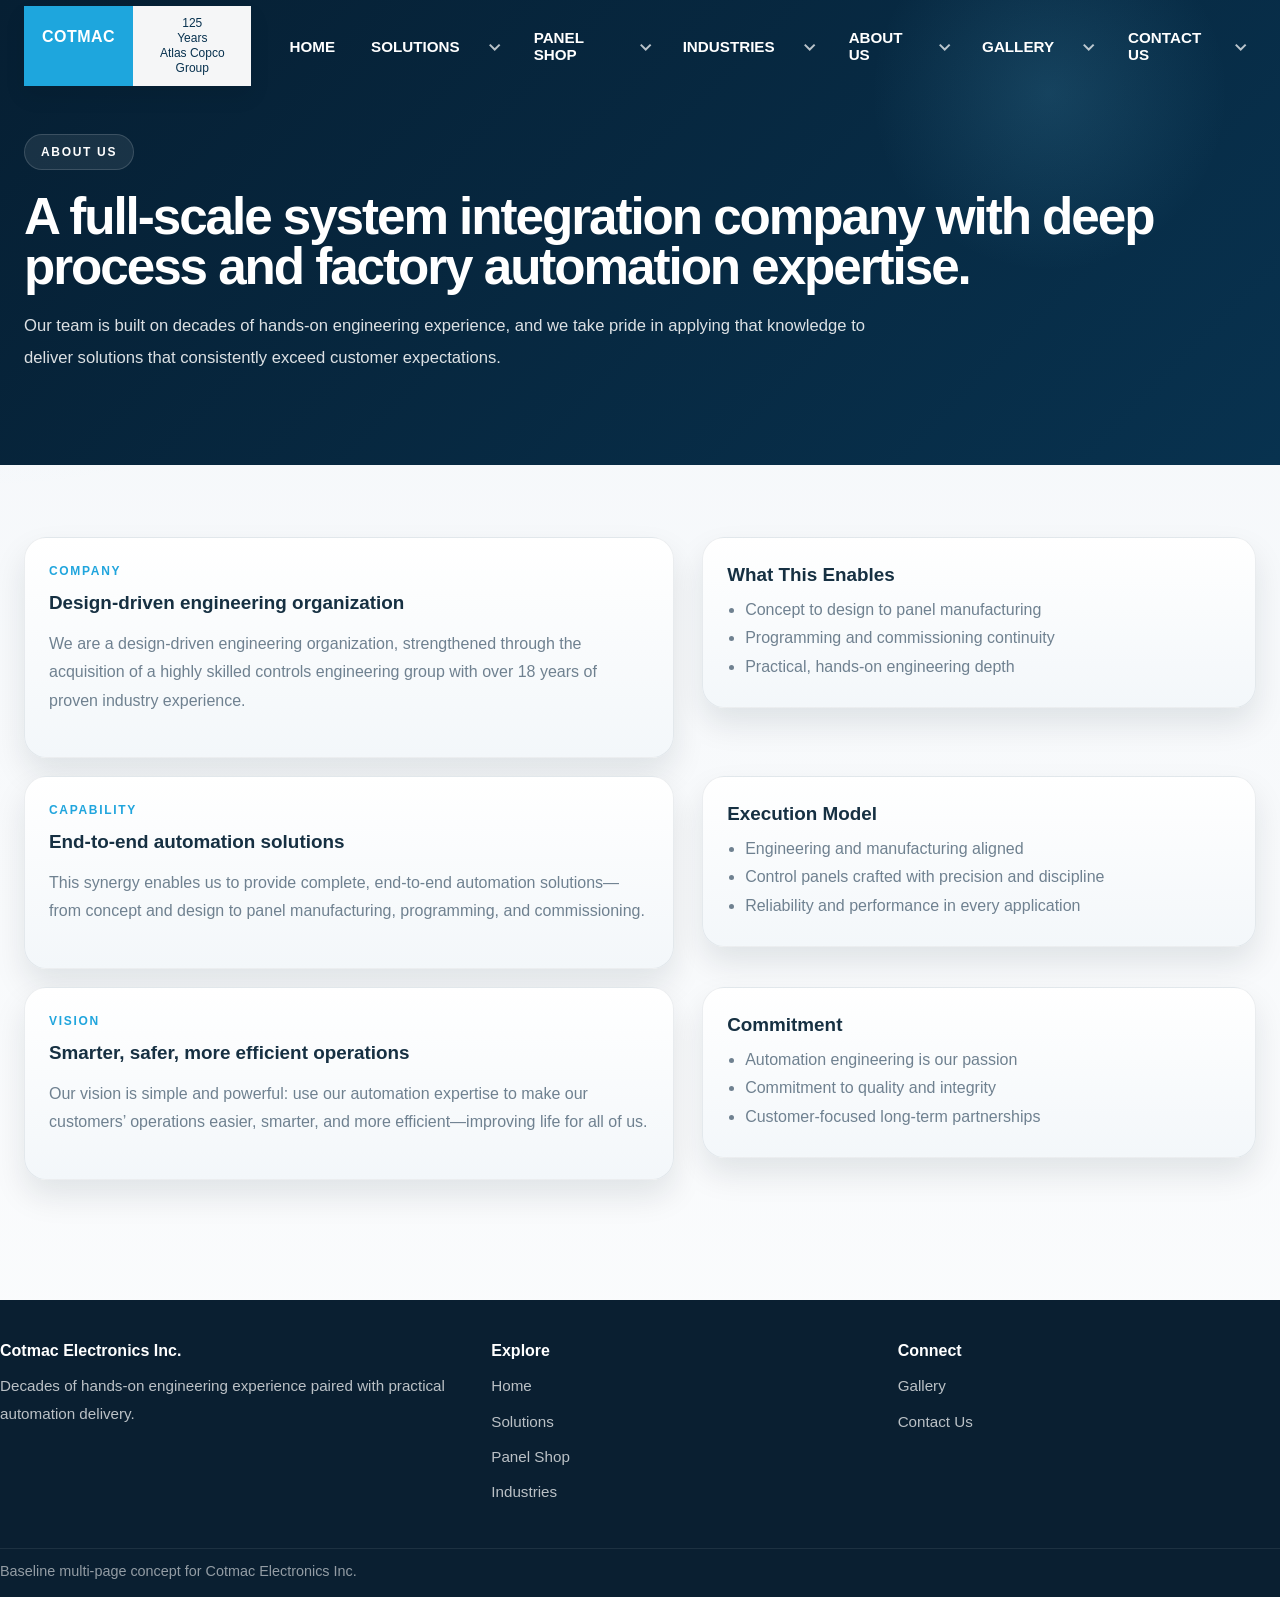
==== about.html @ bd4e8d66 "Initial Cotmac site" ====
<!DOCTYPE html><html lang="en"><head><meta charset="UTF-8"/><meta name="viewport" content="width=device-width, initial-scale=1.0"/><title>Cotmac Electronics Inc. | About Us</title><link rel="stylesheet" href="assets/css/site.css"/></head><body><div class="page-shell">
<header class="site-header" data-site-header><div class="container header-inner"><a class="brand-mark" href="index.html"><span class="brand-blue">COTMAC</span><span class="brand-white">125<br/>Years<br/>Atlas Copco Group</span></a><button class="nav-toggle" data-nav-toggle aria-label="Toggle navigation"><span></span></button><nav class="site-nav" data-site-nav><ul class="nav-list"><li class="nav-item nav-home"><a class="nav-link" href="index.html">Home</a></li><li class="nav-item has-dropdown"><a class="nav-link" href="solutions.html">Solutions</a><div class="dropdown"><a href="solutions.html#instrumentation">Instrumentation / Electrical Design<span>Engineering design and control architecture</span></a><a href="solutions.html#automation-panels">Automation &amp; Electrical Panels<span>Integrated controls and panel solutions</span></a><a href="solutions.html#plc">PLC Automation Software<span>Reliable control logic and plant automation</span></a><a href="solutions.html#scada">SCADA Programming<span>Monitoring, visualization, and control</span></a><a href="solutions.html#ehouse">E-House / MCC<span>Power and control package solutions</span></a><a href="solutions.html#industry4">Industry 4.0<span>Smarter and connected operations</span></a></div></li><li class="nav-item has-dropdown"><a class="nav-link" href="panel-shop.html">Panel Shop</a><div class="dropdown"><a href="panel-shop.html#overview">Panel Shop Overview<span>Built right. Delivered on time.</span></a><a href="panel-shop.html#capabilities">UL 508A &amp; UL 891<span>Certified manufacturing capability</span></a><a href="panel-shop.html#testing">Testing &amp; Quality<span>Point-to-point and powered testing</span></a><a href="panel-shop.html#process">Manufacturing Process<span>From quote to shipment</span></a></div></li><li class="nav-item has-dropdown"><a class="nav-link" href="industries.html">Industries</a><div class="dropdown"><a href="industries.html#water">Water &amp; Waste Water Treatment<span>Process and infrastructure automation</span></a><a href="industries.html#automotive">Automotive<span>Production systems and controls</span></a><a href="industries.html#energy">Energy &amp; Power<span>Electrical and critical operations</span></a><a href="industries.html#food">Food &amp; Beverages<span>Reliable process automation</span></a></div></li><li class="nav-item has-dropdown"><a class="nav-link" href="about.html">About Us</a><div class="dropdown"><a href="#company">Company Overview<span>Process and factory automation expertise</span></a><a href="#capability">Engineering Capability<span>Design-driven and end-to-end delivery</span></a><a href="#vision">Vision &amp; Commitment<span>Quality, integrity, and customer focus</span></a></div></li><li class="nav-item has-dropdown"><a class="nav-link" href="gallery.html">Gallery</a><div class="dropdown"><a href="gallery.html#projects">Project Gallery<span>Space for field and shop visuals</span></a><a href="gallery.html#panels">Panel Builds<span>Control panel showcase</span></a><a href="gallery.html#automation">Automation Work<span>Electrical and controls execution</span></a></div></li><li class="nav-item has-dropdown"><a class="nav-link" href="contact.html">Contact Us</a><div class="dropdown"><a href="contact.html#contact-info">Contact Information<span>Reach our team directly</span></a><a href="contact.html#locations">Office Locations<span>Company presence and support</span></a><a href="contact.html#form">Inquiry Form<span>Start a conversation</span></a></div></li></ul></nav></div></header>
<section class="page-hero"><div class="container"><div class="reveal"><div class="eyebrow">About Us</div><h1 class="title light">A full-scale system integration company with deep process and factory automation expertise.</h1><div class="page-hero-copy">Our team is built on decades of hands-on engineering experience, and we take pride in applying that knowledge to deliver solutions that consistently exceed customer expectations.</div></div></div></section>
<section class="section-lg"><div class="container"><div class="content-grid">
<div id="company" class="split-grid reveal"><div class="info-panel card-white"><div class="kicker">Company</div><h3>Design-driven engineering organization</h3><p>We are a design-driven engineering organization, strengthened through the acquisition of a highly skilled controls engineering group with over 18 years of proven industry experience.</p></div><div class="info-panel card-white"><h3>What This Enables</h3><ul><li>Concept to design to panel manufacturing</li><li>Programming and commissioning continuity</li><li>Practical, hands-on engineering depth</li></ul></div></div>
<div id="capability" class="split-grid reveal"><div class="info-panel card-white"><div class="kicker">Capability</div><h3>End-to-end automation solutions</h3><p>This synergy enables us to provide complete, end-to-end automation solutions—from concept and design to panel manufacturing, programming, and commissioning.</p></div><div class="info-panel card-white"><h3>Execution Model</h3><ul><li>Engineering and manufacturing aligned</li><li>Control panels crafted with precision and discipline</li><li>Reliability and performance in every application</li></ul></div></div>
<div id="vision" class="split-grid reveal"><div class="info-panel card-white"><div class="kicker">Vision</div><h3>Smarter, safer, more efficient operations</h3><p>Our vision is simple and powerful: use our automation expertise to make our customers’ operations easier, smarter, and more efficient—improving life for all of us.</p></div><div class="info-panel card-white"><h3>Commitment</h3><ul><li>Automation engineering is our passion</li><li>Commitment to quality and integrity</li><li>Customer-focused long-term partnerships</li></ul></div></div>
</div></div></section>
<footer class="site-footer"><div class="container footer-inner"><div><div class="footer-title">Cotmac Electronics Inc.</div><div class="footer-text">Decades of hands-on engineering experience paired with practical automation delivery.</div></div><div><div class="footer-title">Explore</div><div class="footer-links"><a class="footer-link" href="index.html">Home</a><a class="footer-link" href="solutions.html">Solutions</a><a class="footer-link" href="panel-shop.html">Panel Shop</a><a class="footer-link" href="industries.html">Industries</a></div></div><div><div class="footer-title">Connect</div><div class="footer-links"><a class="footer-link" href="gallery.html">Gallery</a><a class="footer-link" href="contact.html">Contact Us</a></div></div></div><div class="container footer-bottom">Baseline multi-page concept for Cotmac Electronics Inc.</div></footer>
</div><script src="assets/js/site.js"></script></body></html>
---- assets/css/site.css ----
:root {
  --brand-blue: #0a4d81;
  --brand-blue-dark: #08324f;
  --brand-blue-deep: #061f33;
  --brand-accent: #20a5dd;
  --brand-accent-2: #69c8ee;
  --text: #163042;
  --muted: #6f8190;
  --line: rgba(22, 48, 66, 0.1);
  --line-light: rgba(255,255,255,0.12);
  --bg: #f4f7fa;
  --bg-soft: #eef3f7;
  --white: #fff;
  --shadow-lg: 0 26px 60px rgba(8, 28, 44, 0.16);
  --shadow-md: 0 16px 32px rgba(8, 28, 44, 0.1);
  --radius-xl: 28px;
  --radius-lg: 22px;
  --radius-md: 16px;
  --maxw: 1320px;
  --ease: cubic-bezier(.22,.61,.36,1);
  --header-h: 92px;
}

* { box-sizing: border-box; }
html { scroll-behavior: smooth; }
body {
  margin: 0;
  font-family: "Segoe UI", Arial, sans-serif;
  color: var(--text);
  background:
    radial-gradient(circle at top left, rgba(105, 200, 238, 0.12), transparent 24%),
    linear-gradient(180deg, #f4f7fa 0%, #fbfcfd 100%);
}
a { color: inherit; text-decoration: none; }
img { max-width: 100%; display: block; }
button { font: inherit; }
[id] { scroll-margin-top: calc(var(--header-h) + 24px); }

.page-shell { overflow: hidden; }
.container {
  width: 100%;
  max-width: var(--maxw);
  margin: 0 auto;
  padding: 0 24px;
}
.section-xl { padding: 92px 0; }
.section-lg { padding: 72px 0; }
.section-md { padding: 48px 0; }
.kicker {
  margin: 0 0 14px;
  color: var(--brand-accent);
  text-transform: uppercase;
  letter-spacing: .14em;
  font-size: 12px;
  font-weight: 800;
}
.title {
  margin: 0;
  font-size: clamp(2rem, 4vw, 4.2rem);
  line-height: .98;
  letter-spacing: -.04em;
  font-weight: 800;
}
.title.light { color: #fff; }
.lead {
  margin: 18px 0 0;
  max-width: 860px;
  color: var(--muted);
  font-size: 1.04rem;
  line-height: 1.9;
}
.lead.light { color: rgba(255,255,255,.84); }
.btn-row { display: flex; flex-wrap: wrap; gap: 14px; margin-top: 32px; }
.btn-main, .btn-ghost {
  display: inline-flex; align-items: center; justify-content: center;
  min-height: 52px; padding: 0 24px; border-radius: 999px; border: none;
  cursor: pointer; font-weight: 700; transition: transform .32s var(--ease), box-shadow .32s var(--ease), background .32s var(--ease), border-color .32s var(--ease);
}
.btn-main { background: linear-gradient(135deg, var(--brand-accent), var(--brand-accent-2)); color: #fff; box-shadow: 0 14px 28px rgba(31,163,220,.26); }
.btn-main:hover { transform: translateY(-2px); box-shadow: 0 20px 34px rgba(31,163,220,.3); }
.btn-ghost { background: rgba(255,255,255,.08); color: #fff; border: 1px solid rgba(255,255,255,.16); backdrop-filter: blur(10px); }
.btn-ghost:hover { transform: translateY(-2px); background: rgba(255,255,255,.14); }
.card-white {
  background: linear-gradient(180deg, #fff, #f3f7fa);
  border: 1px solid rgba(23,48,66,.08);
  box-shadow: var(--shadow-md);
  border-radius: var(--radius-lg);
}
.reveal {
  opacity: 0; transform: translateY(22px);
  transition: opacity .8s var(--ease), transform .8s var(--ease);
  will-change: opacity, transform;
}
.reveal.is-visible { opacity: 1; transform: translateY(0); }

/* ===== HEADER ===== */
.site-header {
  position: fixed; top: 0; left: 0; right: 0; z-index: 1000;
  transition: background .28s var(--ease), box-shadow .28s var(--ease), backdrop-filter .28s var(--ease);
}
.site-header.is-scrolled {
  background: rgba(7, 29, 46, .86);
  backdrop-filter: blur(14px);
  box-shadow: 0 12px 28px rgba(6, 22, 37, .18);
}
.header-inner {
  height: var(--header-h);
  display: flex; align-items: center; justify-content: space-between; gap: 24px;
}
.brand-mark {
  display: inline-flex; align-items: stretch; min-width: 164px; border-radius: 0; overflow: hidden;
  box-shadow: 0 10px 20px rgba(0,0,0,.08);
}
.brand-blue { background: #1ea6dd; color: #fff; padding: 22px 18px; font-weight: 800; letter-spacing: .03em; }
.brand-white {
  background: rgba(255,255,255,.96); color: var(--brand-blue-dark); padding: 10px 16px; font-size: 12px; line-height: 1.25;
  display: flex; align-items: center; justify-content: center; text-align: center; min-width: 74px;
}
.site-nav { margin-left: auto; }
.nav-list {
  list-style: none; display: flex; gap: 8px; align-items: center; margin: 0; padding: 0;
}
.nav-item { position: relative; }
.nav-item.has-dropdown { display: flex; align-items: center; gap: 2px; }
.nav-link {
  display: inline-flex; align-items: center; gap: 8px; min-height: 42px; padding: 0 14px;
  color: #fff; font-weight: 700; font-size: .95rem; text-transform: uppercase;
  transition: color .26s var(--ease), transform .26s var(--ease);
}
.nav-item:hover > .nav-link,
.nav-item:focus-within > .nav-link,
.nav-item.open > .nav-link { color: #bfeafd; }
.nav-item.has-dropdown > .nav-link::after { display: none !important; }
.nav-subtoggle {
  display: inline-flex; align-items: center; justify-content: center;
  width: 36px; height: 36px; border: none; border-radius: 999px;
  background: transparent; color: #fff; cursor: pointer;
  transition: background .24s ease, transform .24s ease;
}
.nav-subtoggle:hover,
.nav-subtoggle:focus-visible { background: rgba(255,255,255,.1); outline: none; }
.nav-subtoggle span {
  width: 8px; height: 8px; border-right: 2px solid rgba(255,255,255,.72); border-bottom: 2px solid rgba(255,255,255,.72);
  transform: rotate(45deg) translateY(-1px); transition: transform .24s ease;
}
.nav-item:hover .nav-subtoggle span,
.nav-item:focus-within .nav-subtoggle span,
.nav-item.open .nav-subtoggle span { transform: rotate(225deg) translateY(-1px); }
.dropdown {
  position: absolute; top: calc(100% + 14px); left: 0; min-width: 300px; padding: 14px;
  background: rgba(255,255,255,.97); border: 1px solid rgba(23,48,66,.08); border-radius: 18px; box-shadow: var(--shadow-lg);
  opacity: 0; pointer-events: none; transform: translateY(8px); transition: opacity .28s var(--ease), transform .28s var(--ease);
}
.nav-item:hover .dropdown, .nav-item:focus-within .dropdown, .nav-item.open .dropdown { opacity: 1; pointer-events: auto; transform: translateY(0); }
.dropdown a {
  display: block; padding: 12px 14px; border-radius: 12px; color: var(--text); font-weight: 700; line-height: 1.4; transition: background .22s ease, transform .22s ease;
}
.dropdown a span { display: block; color: var(--muted); font-weight: 500; font-size: .88rem; margin-top: 3px; }
.dropdown a:hover { background: #eff6fb; transform: translateX(2px); }
.nav-home .nav-link::after { display: none !important; }
.nav-toggle { display: none; }

/* ===== HERO ===== */
.hero {
  position: relative; min-height: 92vh; display: flex; align-items: center;
  background: linear-gradient(104deg, rgba(6,25,40,.94) 0%, rgba(8,42,68,.82) 42%, rgba(8,42,68,.40) 100%),
    url("https://cdn.hubblecontent.osi.office.net/m365content/publish/7bcfe23d-92c0-4e6f-b28f-c6c9be29b10b/thumbnails/xxlarge.jpg") center/cover no-repeat;
}
.hero::before {
  content: ""; position: absolute; inset: 0;
  background: radial-gradient(circle at 82% 18%, rgba(31,163,220,.22), transparent 18%), linear-gradient(to bottom, rgba(255,255,255,.04), rgba(255,255,255,0));
  animation: driftGlow 16s ease-in-out infinite alternate;
}
.hero::after {
  content: ""; position: absolute; left: 0; right: 0; bottom: 0; height: 180px;
  background: linear-gradient(to bottom, rgba(244,247,250,0), #f4f7fa 92%);
}
.hero-grid {
  position: relative; z-index: 2; display: grid; grid-template-columns: minmax(0, 780px) 1fr; gap: 40px; align-items: end;
  width: 100%; padding: calc(var(--header-h) + 18px) 0 148px;
}
.eyebrow {
  display: inline-flex; align-items: center; padding: 10px 16px; border-radius: 999px; background: rgba(255,255,255,.08);
  border: 1px solid rgba(255,255,255,.15); color: #fff; text-transform: uppercase; letter-spacing: .14em; font-size: 12px; font-weight: 800; margin-bottom: 22px;
}
.hero-title {
  margin: 0; color: #fff; font-size: clamp(3rem, 6vw, 5.8rem); line-height: .92; letter-spacing: -.055em; font-weight: 800; max-width: 880px;
}
.hero-title span {
  display: block; margin-top: 14px; color: rgba(255,255,255,.84); font-size: clamp(1.25rem, 2vw, 1.95rem); line-height: 1.18; letter-spacing: -.02em; font-weight: 600;
}
.hero-copy { margin-top: 24px; max-width: 720px; color: rgba(255,255,255,.88); font-size: 1.06rem; line-height: 1.9; }
.hero-side { justify-self: end; width: 100%; max-width: 410px; }
.hero-card {
  padding: 24px; border-radius: 24px; background: linear-gradient(180deg, rgba(255,255,255,.10), rgba(255,255,255,.05));
  border: 1px solid rgba(255,255,255,.14); backdrop-filter: blur(12px); box-shadow: var(--shadow-lg);
  animation: floatCard 8s ease-in-out infinite;
}
.hero-card-title { margin: 0 0 16px; color: rgba(255,255,255,.74); text-transform: uppercase; letter-spacing: .12em; font-size: 12px; font-weight: 800; }
.hero-stats { display: grid; grid-template-columns: 1fr 1fr; gap: 12px; }
.hero-stat { padding: 18px; border-radius: 18px; background: rgba(255,255,255,.06); border: 1px solid rgba(255,255,255,.08); }
.hero-stat strong { display: block; color: #fff; font-size: 1.48rem; line-height: 1; margin-bottom: 8px; font-weight: 800; }
.hero-stat span { display: block; color: rgba(255,255,255,.76); font-size: .92rem; line-height: 1.55; }

/* ===== CONTENT BLOCKS ===== */
.intro-band {
  position: relative; background: linear-gradient(135deg, var(--brand-blue-dark), #14507c); border-radius: var(--radius-xl); overflow: hidden; box-shadow: var(--shadow-lg);
}
.intro-band::before {
  content: ""; position: absolute; inset: 0;
  background: radial-gradient(circle at 84% 18%, rgba(103,199,238,.18), transparent 15%), linear-gradient(90deg, rgba(255,255,255,.04), rgba(255,255,255,0));
  animation: driftGlow 18s ease-in-out infinite alternate;
}
.intro-grid {
  position: relative; z-index: 1; display: grid; grid-template-columns: 1.06fr .94fr; gap: 42px; align-items: center; padding: 56px 54px;
}
.intro-copy { color: rgba(255,255,255,.86); line-height: 1.9; font-size: 1.03rem; }
.intro-copy + .intro-copy { margin-top: 14px; }
.intro-points { display: grid; gap: 14px; }
.intro-point {
  position: relative; padding: 18px 20px 18px 24px; border-radius: 18px; background: rgba(255,255,255,.06); border: 1px solid rgba(255,255,255,.08);
}
.intro-point::before {
  content: ""; position: absolute; left: 0; top: 18px; bottom: 18px; width: 3px; background: linear-gradient(180deg, var(--brand-accent), var(--brand-accent-2)); border-radius: 999px;
}
.intro-point strong { display: block; color: #fff; margin-bottom: 6px; font-size: 1rem; }
.intro-point span { color: rgba(255,255,255,.74); font-size: .95rem; line-height: 1.68; }
.section-header { max-width: 900px; margin-bottom: 34px; }
.feature-grid { display: grid; grid-template-columns: repeat(3, 1fr); gap: 18px; }
.feature-card {
  position: relative; padding: 28px 24px; min-height: 220px; display: flex; flex-direction: column; justify-content: flex-end;
  transition: transform .32s var(--ease), box-shadow .32s var(--ease), background .32s var(--ease);
}
.feature-card::before {
  content: ""; position: absolute; left: 24px; top: 20px; width: 40px; height: 2px; background: linear-gradient(90deg, var(--brand-accent), var(--brand-accent-2)); border-radius: 999px;
}
.feature-card h3 { margin: 0 0 10px; font-size: 1.2rem; line-height: 1.3; }
.feature-card p { margin: 0; color: var(--muted); line-height: 1.75; font-size: .96rem; }
.feature-card:hover,
.timeline-card:hover,
.gallery-card:hover,
.info-panel:hover { transform: translateY(-4px); box-shadow: 0 22px 40px rgba(8, 28, 44, .12); }
.metrics-band {
  position: relative; background: linear-gradient(135deg, var(--brand-blue-deep), var(--brand-blue-dark)); overflow: hidden;
}
.metrics-band::before {
  content: ""; position: absolute; inset: 0;
  background: radial-gradient(circle at 15% 25%, rgba(31,163,220,.14), transparent 18%), radial-gradient(circle at 85% 80%, rgba(103,199,238,.10), transparent 16%);
  animation: driftGlow 20s ease-in-out infinite alternate;
}
.metrics-grid { position: relative; z-index: 1; display: grid; grid-template-columns: repeat(3, 1fr); gap: 18px; }
.metric-card { padding: 28px 24px; border-radius: 22px; background: rgba(255,255,255,.05); border: 1px solid rgba(255,255,255,.08); min-height: 180px; }
.metric-card strong { display: block; color: #fff; font-size: 2.35rem; line-height: 1; margin-bottom: 12px; font-weight: 800; }
.metric-card span { display: block; color: rgba(255,255,255,.78); line-height: 1.65; font-size: .98rem; }
.page-hero {
  position: relative; padding: calc(var(--header-h) + 42px) 0 92px; background: linear-gradient(135deg, var(--brand-blue-deep), var(--brand-blue-dark)); overflow: hidden;
}
.page-hero::before {
  content: ""; position: absolute; inset: 0; background: radial-gradient(circle at 82% 20%, rgba(103,199,238,.15), transparent 16%);
  animation: driftGlow 18s ease-in-out infinite alternate;
}
.page-hero .container { position: relative; z-index: 1; }
.page-hero-copy { color: rgba(255,255,255,.86); font-size: 1.04rem; line-height: 1.88; max-width: 860px; margin-top: 18px; }
.content-grid { display: grid; gap: 18px; }
.split-grid { display: grid; grid-template-columns: 1.08fr .92fr; gap: 28px; align-items: start; }
.info-panel { padding: 26px 24px; }
.info-panel,
.timeline-card,
.gallery-card { transition: transform .32s var(--ease), box-shadow .32s var(--ease), background .32s var(--ease); }
.info-panel h3 { margin: 0 0 10px; font-size: 1.18rem; }
.info-panel p, .info-panel li { color: var(--muted); line-height: 1.78; }
.info-panel ul { margin: 0; padding-left: 18px; }
.timeline-grid { display: grid; grid-template-columns: repeat(4,1fr); gap: 16px; }
.timeline-card { padding: 24px 22px; }
.timeline-card strong { display: block; margin-bottom: 8px; }
.gallery-grid { display: grid; grid-template-columns: repeat(3,1fr); gap: 16px; }
.gallery-card { min-height: 220px; padding: 24px; background: linear-gradient(135deg, #0e385a, #15537f); color: #fff; border-radius: 22px; box-shadow: var(--shadow-md); display: flex; align-items: end; }
.contact-grid { display: grid; grid-template-columns: .9fr 1.1fr; gap: 20px; }
.form-grid { display: grid; grid-template-columns: 1fr 1fr; gap: 14px; }
.form-grid .full { grid-column: 1 / -1; }
.input {
  width: 100%; min-height: 52px; padding: 14px 16px; border-radius: 14px; border: 1px solid rgba(23,48,66,.12); background: #fff;
}
textarea.input { min-height: 160px; resize: vertical; }

/* ===== FOOTER ===== */
.site-footer {
  background: #0a1f31; color: rgba(255,255,255,.82); margin-top: 48px;
}
.footer-inner {
  display: grid; grid-template-columns: 1.1fr .9fr .9fr; gap: 24px; padding: 42px 0;
}
.footer-title { color: #fff; font-weight: 800; margin-bottom: 12px; }
.footer-text, .footer-link { color: rgba(255,255,255,.72); line-height: 1.8; font-size: .95rem; }
.footer-links { display: grid; gap: 8px; }
.footer-bottom { border-top: 1px solid rgba(255,255,255,.08); padding: 14px 0 18px; color: rgba(255,255,255,.56); font-size: .9rem; }

@keyframes driftGlow {
  0% { transform: translate3d(0, 0, 0) scale(1); }
  100% { transform: translate3d(-2%, 2%, 0) scale(1.04); }
}

@keyframes floatCard {
  0%, 100% { transform: translateY(0); }
  50% { transform: translateY(-8px); }
}

/* ===== RESPONSIVE ===== */
@media (max-width: 1240px) {
  .hero-grid, .intro-grid, .split-grid, .contact-grid { grid-template-columns: 1fr; }
  .hero-side { justify-self: start; max-width: 100%; }
  .feature-grid { grid-template-columns: repeat(2,1fr); }
  .timeline-grid { grid-template-columns: repeat(2,1fr); }
  .gallery-grid { grid-template-columns: repeat(2,1fr); }
  .footer-inner { grid-template-columns: 1fr 1fr; }
}
@media (max-width: 1024px) {
  .nav-toggle {
    display: inline-flex; align-items: center; justify-content: center; width: 46px; height: 46px; border-radius: 12px; border: 1px solid rgba(255,255,255,.12);
    background: rgba(255,255,255,.08); color: #fff;
  }
  .nav-toggle span, .nav-toggle span::before, .nav-toggle span::after {
    content: ""; display: block; width: 20px; height: 2px; background: #fff; position: relative;
  }
  .nav-toggle span::before { position: absolute; top: -6px; }
  .nav-toggle span::after { position: absolute; top: 6px; }
  .site-nav {
    position: absolute; top: calc(100% + 10px); right: 24px; left: 24px; background: rgba(7, 29, 46, .96); backdrop-filter: blur(14px);
    border: 1px solid rgba(255,255,255,.08); border-radius: 20px; box-shadow: var(--shadow-lg); padding: 14px; display: none;
  }
  .site-nav.is-open { display: block; }
  .nav-list { flex-direction: column; align-items: stretch; gap: 2px; }
  .nav-item.has-dropdown { display: grid; grid-template-columns: 1fr auto; align-items: center; }
  .nav-link { justify-content: flex-start; min-height: 48px; min-width: 0; }
  .nav-subtoggle {
    width: 48px; height: 48px; border-radius: 12px;
    background: rgba(255,255,255,.04);
  }
  .dropdown {
    position: static; min-width: 0; grid-column: 1 / -1; padding: 0 0 8px; background: transparent; border: none; box-shadow: none; opacity: 1; pointer-events: auto; transform: none; display: none;
  }
  .nav-item.open .dropdown { display: block; }
  .dropdown a { color: rgba(255,255,255,.9); padding: 10px 14px 10px 26px; }
  .dropdown a span { color: rgba(255,255,255,.62); }
}
@media (max-width: 860px) {
  .container { padding: 0 18px; }
  .hero { min-height: auto; }
  .hero-grid { padding: calc(var(--header-h) + 6px) 0 138px; }
  .hero-title { font-size: 3rem; line-height: .96; }
  .hero-stats, .metrics-grid, .timeline-grid, .gallery-grid, .feature-grid, .form-grid, .footer-inner { grid-template-columns: 1fr; }
  .intro-grid { padding: 36px 26px; }
}
@media (max-width: 560px) {
  .btn-row { flex-direction: column; align-items: stretch; }
  .btn-main, .btn-ghost { width: 100%; }
}

@media (prefers-reduced-motion: reduce) {
  html { scroll-behavior: auto; }
  *, *::before, *::after {
    animation-duration: .01ms !important;
    animation-iteration-count: 1 !important;
    transition-duration: .01ms !important;
  }
}
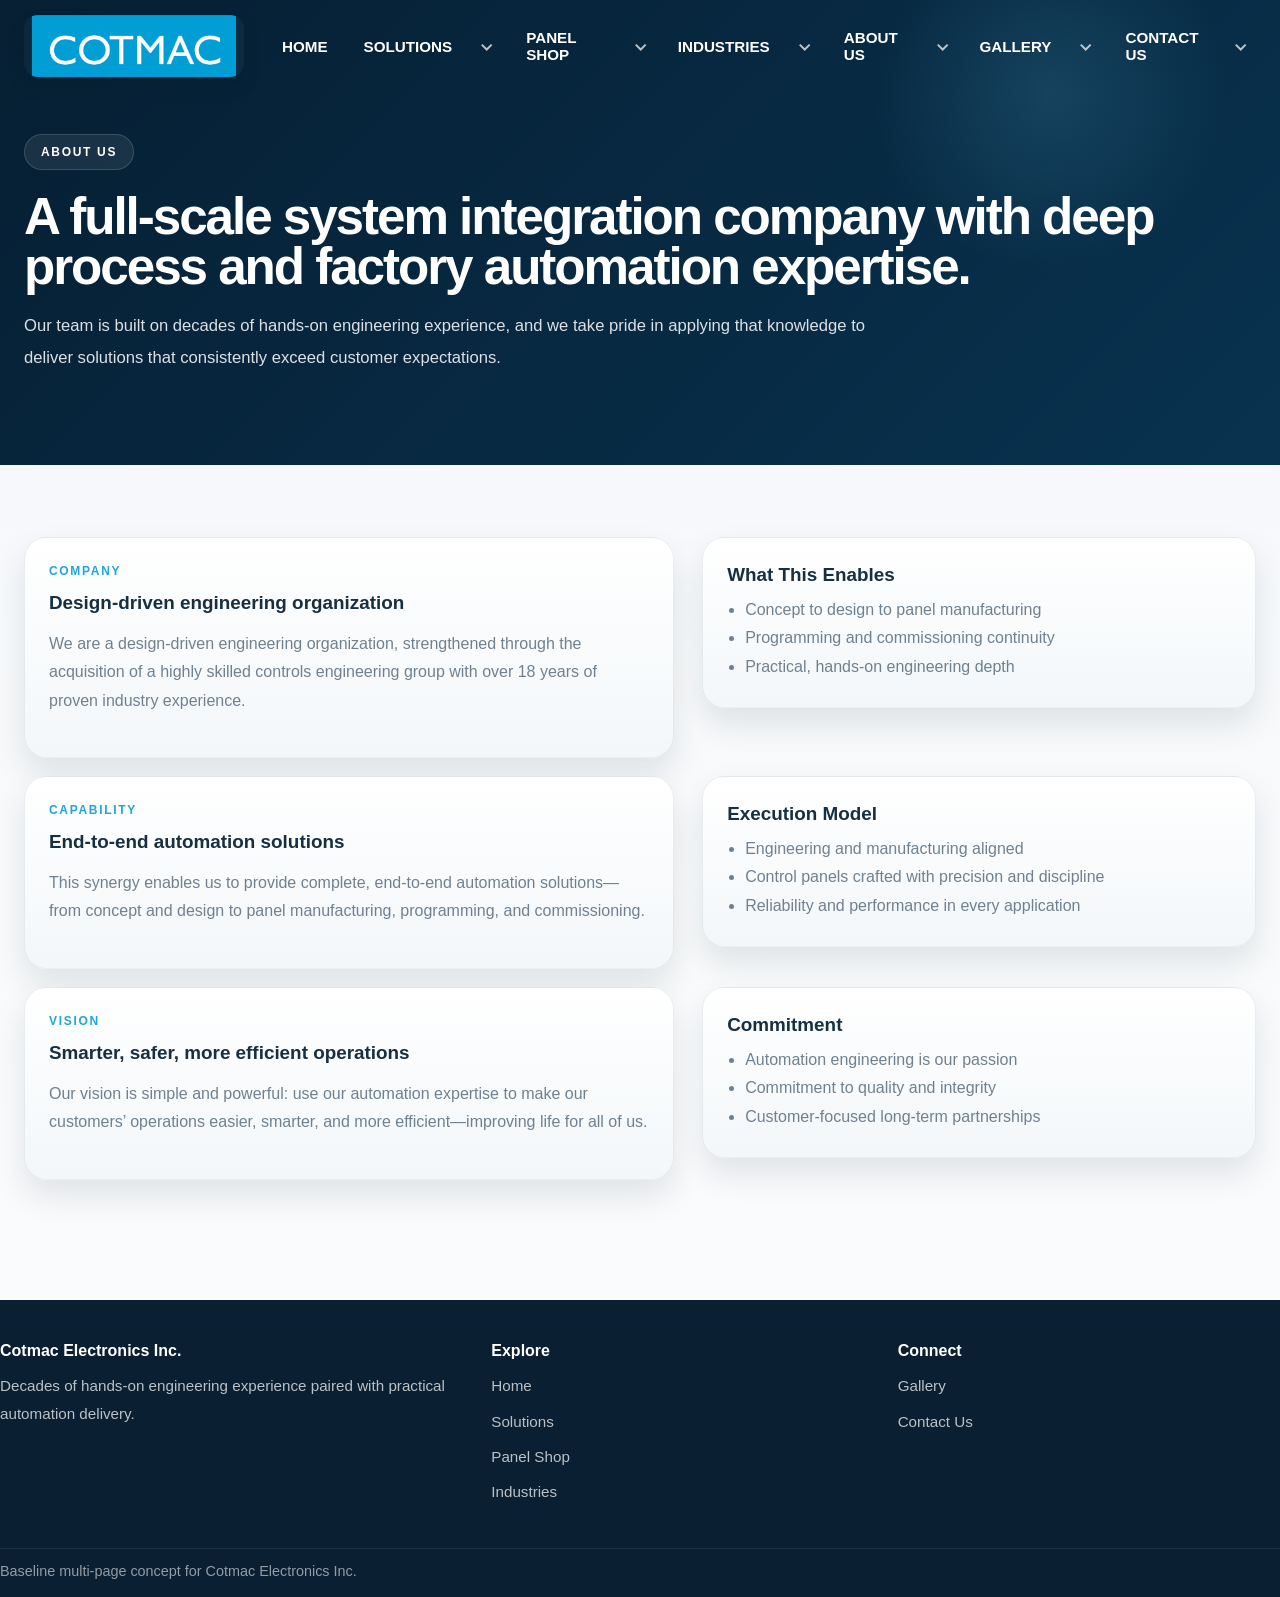
==== commit f572e89a: "Update branding and mobile navigation" ====
--- a/about.html
+++ b/about.html
@@ -1,5 +1,5 @@
 <!DOCTYPE html><html lang="en"><head><meta charset="UTF-8"/><meta name="viewport" content="width=device-width, initial-scale=1.0"/><title>Cotmac Electronics Inc. | About Us</title><link rel="stylesheet" href="assets/css/site.css"/></head><body><div class="page-shell">
-<header class="site-header" data-site-header><div class="container header-inner"><a class="brand-mark" href="index.html"><span class="brand-blue">COTMAC</span><span class="brand-white">125<br/>Years<br/>Atlas Copco Group</span></a><button class="nav-toggle" data-nav-toggle aria-label="Toggle navigation"><span></span></button><nav class="site-nav" data-site-nav><ul class="nav-list"><li class="nav-item nav-home"><a class="nav-link" href="index.html">Home</a></li><li class="nav-item has-dropdown"><a class="nav-link" href="solutions.html">Solutions</a><div class="dropdown"><a href="solutions.html#instrumentation">Instrumentation / Electrical Design<span>Engineering design and control architecture</span></a><a href="solutions.html#automation-panels">Automation &amp; Electrical Panels<span>Integrated controls and panel solutions</span></a><a href="solutions.html#plc">PLC Automation Software<span>Reliable control logic and plant automation</span></a><a href="solutions.html#scada">SCADA Programming<span>Monitoring, visualization, and control</span></a><a href="solutions.html#ehouse">E-House / MCC<span>Power and control package solutions</span></a><a href="solutions.html#industry4">Industry 4.0<span>Smarter and connected operations</span></a></div></li><li class="nav-item has-dropdown"><a class="nav-link" href="panel-shop.html">Panel Shop</a><div class="dropdown"><a href="panel-shop.html#overview">Panel Shop Overview<span>Built right. Delivered on time.</span></a><a href="panel-shop.html#capabilities">UL 508A &amp; UL 891<span>Certified manufacturing capability</span></a><a href="panel-shop.html#testing">Testing &amp; Quality<span>Point-to-point and powered testing</span></a><a href="panel-shop.html#process">Manufacturing Process<span>From quote to shipment</span></a></div></li><li class="nav-item has-dropdown"><a class="nav-link" href="industries.html">Industries</a><div class="dropdown"><a href="industries.html#water">Water &amp; Waste Water Treatment<span>Process and infrastructure automation</span></a><a href="industries.html#automotive">Automotive<span>Production systems and controls</span></a><a href="industries.html#energy">Energy &amp; Power<span>Electrical and critical operations</span></a><a href="industries.html#food">Food &amp; Beverages<span>Reliable process automation</span></a></div></li><li class="nav-item has-dropdown"><a class="nav-link" href="about.html">About Us</a><div class="dropdown"><a href="#company">Company Overview<span>Process and factory automation expertise</span></a><a href="#capability">Engineering Capability<span>Design-driven and end-to-end delivery</span></a><a href="#vision">Vision &amp; Commitment<span>Quality, integrity, and customer focus</span></a></div></li><li class="nav-item has-dropdown"><a class="nav-link" href="gallery.html">Gallery</a><div class="dropdown"><a href="gallery.html#projects">Project Gallery<span>Space for field and shop visuals</span></a><a href="gallery.html#panels">Panel Builds<span>Control panel showcase</span></a><a href="gallery.html#automation">Automation Work<span>Electrical and controls execution</span></a></div></li><li class="nav-item has-dropdown"><a class="nav-link" href="contact.html">Contact Us</a><div class="dropdown"><a href="contact.html#contact-info">Contact Information<span>Reach our team directly</span></a><a href="contact.html#locations">Office Locations<span>Company presence and support</span></a><a href="contact.html#form">Inquiry Form<span>Start a conversation</span></a></div></li></ul></nav></div></header>
+<header class="site-header" data-site-header><div class="container header-inner"><a class="brand-mark" href="index.html"><img class="brand-logo" src="assets/images/cotmac-logo.png" alt="Cotmac logo" /></a><button class="nav-toggle" data-nav-toggle aria-label="Toggle navigation"><span></span></button><nav class="site-nav" data-site-nav><ul class="nav-list"><li class="nav-item nav-home"><a class="nav-link" href="index.html">Home</a></li><li class="nav-item has-dropdown"><a class="nav-link" href="solutions.html">Solutions</a><div class="dropdown"><a href="solutions.html#instrumentation">Instrumentation / Electrical Design<span>Engineering design and control architecture</span></a><a href="solutions.html#automation-panels">Automation &amp; Electrical Panels<span>Integrated controls and panel solutions</span></a><a href="solutions.html#plc">PLC Automation Software<span>Reliable control logic and plant automation</span></a><a href="solutions.html#scada">SCADA Programming<span>Monitoring, visualization, and control</span></a><a href="solutions.html#ehouse">E-House / MCC<span>Power and control package solutions</span></a><a href="solutions.html#industry4">Industry 4.0<span>Smarter and connected operations</span></a></div></li><li class="nav-item has-dropdown"><a class="nav-link" href="panel-shop.html">Panel Shop</a><div class="dropdown"><a href="panel-shop.html#overview">Panel Shop Overview<span>Built right. Delivered on time.</span></a><a href="panel-shop.html#capabilities">UL 508A &amp; UL 891<span>Certified manufacturing capability</span></a><a href="panel-shop.html#testing">Testing &amp; Quality<span>Point-to-point and powered testing</span></a><a href="panel-shop.html#process">Manufacturing Process<span>From quote to shipment</span></a></div></li><li class="nav-item has-dropdown"><a class="nav-link" href="industries.html">Industries</a><div class="dropdown"><a href="industries.html#water">Water &amp; Waste Water Treatment<span>Process and infrastructure automation</span></a><a href="industries.html#automotive">Automotive<span>Production systems and controls</span></a><a href="industries.html#energy">Energy &amp; Power<span>Electrical and critical operations</span></a><a href="industries.html#food">Food &amp; Beverages<span>Reliable process automation</span></a></div></li><li class="nav-item has-dropdown"><a class="nav-link" href="about.html">About Us</a><div class="dropdown"><a href="#company">Company Overview<span>Process and factory automation expertise</span></a><a href="#capability">Engineering Capability<span>Design-driven and end-to-end delivery</span></a><a href="#vision">Vision &amp; Commitment<span>Quality, integrity, and customer focus</span></a></div></li><li class="nav-item has-dropdown"><a class="nav-link" href="gallery.html">Gallery</a><div class="dropdown"><a href="gallery.html#projects">Project Gallery<span>Space for field and shop visuals</span></a><a href="gallery.html#panels">Panel Builds<span>Control panel showcase</span></a><a href="gallery.html#automation">Automation Work<span>Electrical and controls execution</span></a></div></li><li class="nav-item has-dropdown"><a class="nav-link" href="contact.html">Contact Us</a><div class="dropdown"><a href="contact.html#contact-info">Contact Information<span>Reach our team directly</span></a><a href="contact.html#locations">Office Locations<span>Company presence and support</span></a><a href="contact.html#form">Inquiry Form<span>Start a conversation</span></a></div></li></ul></nav></div></header>
 <section class="page-hero"><div class="container"><div class="reveal"><div class="eyebrow">About Us</div><h1 class="title light">A full-scale system integration company with deep process and factory automation expertise.</h1><div class="page-hero-copy">Our team is built on decades of hands-on engineering experience, and we take pride in applying that knowledge to deliver solutions that consistently exceed customer expectations.</div></div></div></section>
 <section class="section-lg"><div class="container"><div class="content-grid">
 <div id="company" class="split-grid reveal"><div class="info-panel card-white"><div class="kicker">Company</div><h3>Design-driven engineering organization</h3><p>We are a design-driven engineering organization, strengthened through the acquisition of a highly skilled controls engineering group with over 18 years of proven industry experience.</p></div><div class="info-panel card-white"><h3>What This Enables</h3><ul><li>Concept to design to panel manufacturing</li><li>Programming and commissioning continuity</li><li>Practical, hands-on engineering depth</li></ul></div></div>
@@ -8,3 +8,4 @@
 </div></div></section>
 <footer class="site-footer"><div class="container footer-inner"><div><div class="footer-title">Cotmac Electronics Inc.</div><div class="footer-text">Decades of hands-on engineering experience paired with practical automation delivery.</div></div><div><div class="footer-title">Explore</div><div class="footer-links"><a class="footer-link" href="index.html">Home</a><a class="footer-link" href="solutions.html">Solutions</a><a class="footer-link" href="panel-shop.html">Panel Shop</a><a class="footer-link" href="industries.html">Industries</a></div></div><div><div class="footer-title">Connect</div><div class="footer-links"><a class="footer-link" href="gallery.html">Gallery</a><a class="footer-link" href="contact.html">Contact Us</a></div></div></div><div class="container footer-bottom">Baseline multi-page concept for Cotmac Electronics Inc.</div></footer>
 </div><script src="assets/js/site.js"></script></body></html>
+
--- a/assets/css/site.css
+++ b/assets/css/site.css
@@ -108,13 +108,16 @@
   display: flex; align-items: center; justify-content: space-between; gap: 24px;
 }
 .brand-mark {
-  display: inline-flex; align-items: stretch; min-width: 164px; border-radius: 0; overflow: hidden;
+  display: inline-flex; align-items: center; justify-content: center; min-width: 220px; min-height: 62px;
+  border-radius: 14px; overflow: hidden; padding: 0; background: rgba(255,255,255,.04);
   box-shadow: 0 10px 20px rgba(0,0,0,.08);
 }
-.brand-blue { background: #1ea6dd; color: #fff; padding: 22px 18px; font-weight: 800; letter-spacing: .03em; }
-.brand-white {
-  background: rgba(255,255,255,.96); color: var(--brand-blue-dark); padding: 10px 16px; font-size: 12px; line-height: 1.25;
-  display: flex; align-items: center; justify-content: center; text-align: center; min-width: 74px;
+.brand-logo {
+  display: block;
+  width: clamp(180px, 18vw, 240px);
+  height: 62px;
+  object-fit: cover;
+  object-position: center top;
 }
 .site-nav { margin-left: auto; }
 .nav-list {
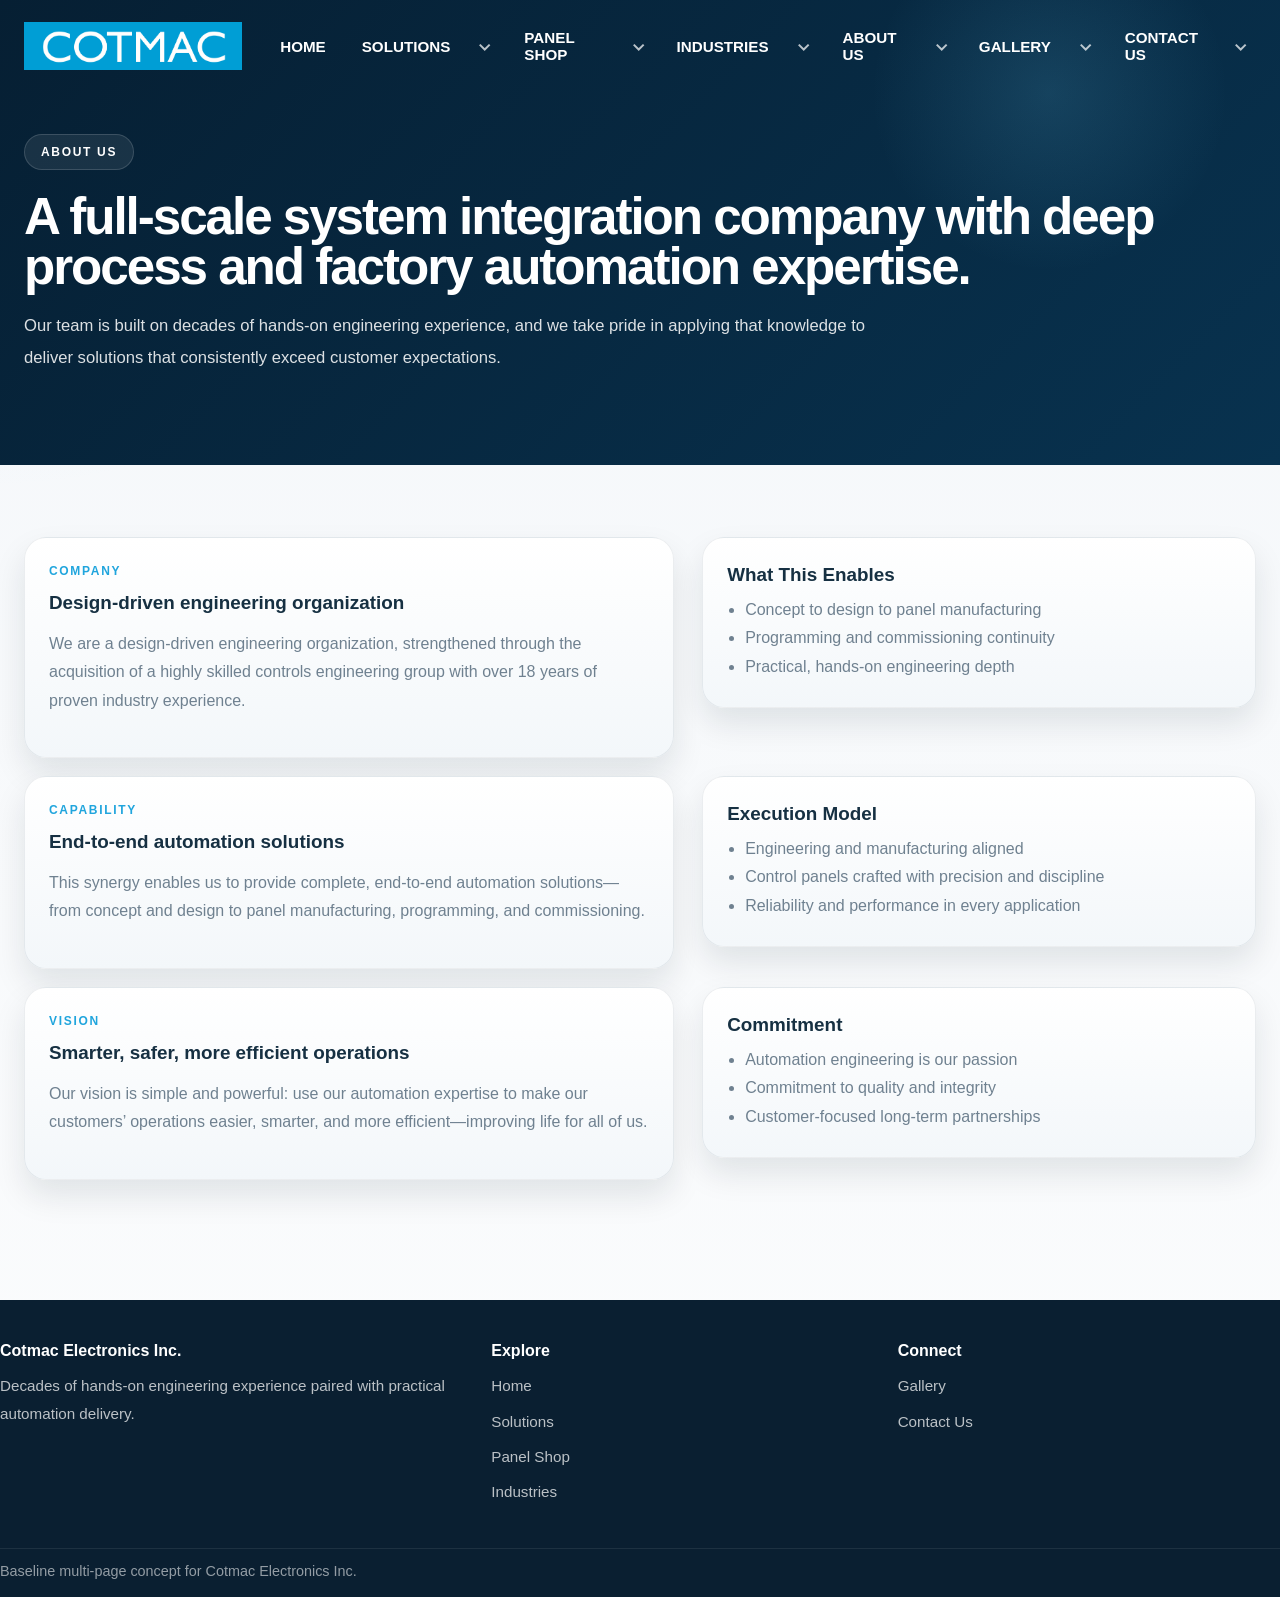
==== commit 224fc205: "Adjust header logo scaling" ====
--- a/about.html
+++ b/about.html
@@ -1,5 +1,5 @@
 <!DOCTYPE html><html lang="en"><head><meta charset="UTF-8"/><meta name="viewport" content="width=device-width, initial-scale=1.0"/><title>Cotmac Electronics Inc. | About Us</title><link rel="stylesheet" href="assets/css/site.css"/></head><body><div class="page-shell">
-<header class="site-header" data-site-header><div class="container header-inner"><a class="brand-mark" href="index.html"><img class="brand-logo" src="assets/images/cotmac-logo.png" alt="Cotmac logo" /></a><button class="nav-toggle" data-nav-toggle aria-label="Toggle navigation"><span></span></button><nav class="site-nav" data-site-nav><ul class="nav-list"><li class="nav-item nav-home"><a class="nav-link" href="index.html">Home</a></li><li class="nav-item has-dropdown"><a class="nav-link" href="solutions.html">Solutions</a><div class="dropdown"><a href="solutions.html#instrumentation">Instrumentation / Electrical Design<span>Engineering design and control architecture</span></a><a href="solutions.html#automation-panels">Automation &amp; Electrical Panels<span>Integrated controls and panel solutions</span></a><a href="solutions.html#plc">PLC Automation Software<span>Reliable control logic and plant automation</span></a><a href="solutions.html#scada">SCADA Programming<span>Monitoring, visualization, and control</span></a><a href="solutions.html#ehouse">E-House / MCC<span>Power and control package solutions</span></a><a href="solutions.html#industry4">Industry 4.0<span>Smarter and connected operations</span></a></div></li><li class="nav-item has-dropdown"><a class="nav-link" href="panel-shop.html">Panel Shop</a><div class="dropdown"><a href="panel-shop.html#overview">Panel Shop Overview<span>Built right. Delivered on time.</span></a><a href="panel-shop.html#capabilities">UL 508A &amp; UL 891<span>Certified manufacturing capability</span></a><a href="panel-shop.html#testing">Testing &amp; Quality<span>Point-to-point and powered testing</span></a><a href="panel-shop.html#process">Manufacturing Process<span>From quote to shipment</span></a></div></li><li class="nav-item has-dropdown"><a class="nav-link" href="industries.html">Industries</a><div class="dropdown"><a href="industries.html#water">Water &amp; Waste Water Treatment<span>Process and infrastructure automation</span></a><a href="industries.html#automotive">Automotive<span>Production systems and controls</span></a><a href="industries.html#energy">Energy &amp; Power<span>Electrical and critical operations</span></a><a href="industries.html#food">Food &amp; Beverages<span>Reliable process automation</span></a></div></li><li class="nav-item has-dropdown"><a class="nav-link" href="about.html">About Us</a><div class="dropdown"><a href="#company">Company Overview<span>Process and factory automation expertise</span></a><a href="#capability">Engineering Capability<span>Design-driven and end-to-end delivery</span></a><a href="#vision">Vision &amp; Commitment<span>Quality, integrity, and customer focus</span></a></div></li><li class="nav-item has-dropdown"><a class="nav-link" href="gallery.html">Gallery</a><div class="dropdown"><a href="gallery.html#projects">Project Gallery<span>Space for field and shop visuals</span></a><a href="gallery.html#panels">Panel Builds<span>Control panel showcase</span></a><a href="gallery.html#automation">Automation Work<span>Electrical and controls execution</span></a></div></li><li class="nav-item has-dropdown"><a class="nav-link" href="contact.html">Contact Us</a><div class="dropdown"><a href="contact.html#contact-info">Contact Information<span>Reach our team directly</span></a><a href="contact.html#locations">Office Locations<span>Company presence and support</span></a><a href="contact.html#form">Inquiry Form<span>Start a conversation</span></a></div></li></ul></nav></div></header>
+<header class="site-header" data-site-header><div class="container header-inner"><a class="brand-mark" href="index.html"><img class="brand-logo" src="assets/images/cotmac-logo-header.png" alt="Cotmac logo" /></a><button class="nav-toggle" data-nav-toggle aria-label="Toggle navigation"><span></span></button><nav class="site-nav" data-site-nav><ul class="nav-list"><li class="nav-item nav-home"><a class="nav-link" href="index.html">Home</a></li><li class="nav-item has-dropdown"><a class="nav-link" href="solutions.html">Solutions</a><div class="dropdown"><a href="solutions.html#instrumentation">Instrumentation / Electrical Design<span>Engineering design and control architecture</span></a><a href="solutions.html#automation-panels">Automation &amp; Electrical Panels<span>Integrated controls and panel solutions</span></a><a href="solutions.html#plc">PLC Automation Software<span>Reliable control logic and plant automation</span></a><a href="solutions.html#scada">SCADA Programming<span>Monitoring, visualization, and control</span></a><a href="solutions.html#ehouse">E-House / MCC<span>Power and control package solutions</span></a><a href="solutions.html#industry4">Industry 4.0<span>Smarter and connected operations</span></a></div></li><li class="nav-item has-dropdown"><a class="nav-link" href="panel-shop.html">Panel Shop</a><div class="dropdown"><a href="panel-shop.html#overview">Panel Shop Overview<span>Built right. Delivered on time.</span></a><a href="panel-shop.html#capabilities">UL 508A &amp; UL 891<span>Certified manufacturing capability</span></a><a href="panel-shop.html#testing">Testing &amp; Quality<span>Point-to-point and powered testing</span></a><a href="panel-shop.html#process">Manufacturing Process<span>From quote to shipment</span></a></div></li><li class="nav-item has-dropdown"><a class="nav-link" href="industries.html">Industries</a><div class="dropdown"><a href="industries.html#water">Water &amp; Waste Water Treatment<span>Process and infrastructure automation</span></a><a href="industries.html#automotive">Automotive<span>Production systems and controls</span></a><a href="industries.html#energy">Energy &amp; Power<span>Electrical and critical operations</span></a><a href="industries.html#food">Food &amp; Beverages<span>Reliable process automation</span></a></div></li><li class="nav-item has-dropdown"><a class="nav-link" href="about.html">About Us</a><div class="dropdown"><a href="#company">Company Overview<span>Process and factory automation expertise</span></a><a href="#capability">Engineering Capability<span>Design-driven and end-to-end delivery</span></a><a href="#vision">Vision &amp; Commitment<span>Quality, integrity, and customer focus</span></a></div></li><li class="nav-item has-dropdown"><a class="nav-link" href="gallery.html">Gallery</a><div class="dropdown"><a href="gallery.html#projects">Project Gallery<span>Space for field and shop visuals</span></a><a href="gallery.html#panels">Panel Builds<span>Control panel showcase</span></a><a href="gallery.html#automation">Automation Work<span>Electrical and controls execution</span></a></div></li><li class="nav-item has-dropdown"><a class="nav-link" href="contact.html">Contact Us</a><div class="dropdown"><a href="contact.html#contact-info">Contact Information<span>Reach our team directly</span></a><a href="contact.html#locations">Office Locations<span>Company presence and support</span></a><a href="contact.html#form">Inquiry Form<span>Start a conversation</span></a></div></li></ul></nav></div></header>
 <section class="page-hero"><div class="container"><div class="reveal"><div class="eyebrow">About Us</div><h1 class="title light">A full-scale system integration company with deep process and factory automation expertise.</h1><div class="page-hero-copy">Our team is built on decades of hands-on engineering experience, and we take pride in applying that knowledge to deliver solutions that consistently exceed customer expectations.</div></div></div></section>
 <section class="section-lg"><div class="container"><div class="content-grid">
 <div id="company" class="split-grid reveal"><div class="info-panel card-white"><div class="kicker">Company</div><h3>Design-driven engineering organization</h3><p>We are a design-driven engineering organization, strengthened through the acquisition of a highly skilled controls engineering group with over 18 years of proven industry experience.</p></div><div class="info-panel card-white"><h3>What This Enables</h3><ul><li>Concept to design to panel manufacturing</li><li>Programming and commissioning continuity</li><li>Practical, hands-on engineering depth</li></ul></div></div>
@@ -9,3 +9,4 @@
 <footer class="site-footer"><div class="container footer-inner"><div><div class="footer-title">Cotmac Electronics Inc.</div><div class="footer-text">Decades of hands-on engineering experience paired with practical automation delivery.</div></div><div><div class="footer-title">Explore</div><div class="footer-links"><a class="footer-link" href="index.html">Home</a><a class="footer-link" href="solutions.html">Solutions</a><a class="footer-link" href="panel-shop.html">Panel Shop</a><a class="footer-link" href="industries.html">Industries</a></div></div><div><div class="footer-title">Connect</div><div class="footer-links"><a class="footer-link" href="gallery.html">Gallery</a><a class="footer-link" href="contact.html">Contact Us</a></div></div></div><div class="container footer-bottom">Baseline multi-page concept for Cotmac Electronics Inc.</div></footer>
 </div><script src="assets/js/site.js"></script></body></html>
 
+
--- a/assets/css/site.css
+++ b/assets/css/site.css
@@ -108,16 +108,14 @@
   display: flex; align-items: center; justify-content: space-between; gap: 24px;
 }
 .brand-mark {
-  display: inline-flex; align-items: center; justify-content: center; min-width: 220px; min-height: 62px;
-  border-radius: 14px; overflow: hidden; padding: 0; background: rgba(255,255,255,.04);
-  box-shadow: 0 10px 20px rgba(0,0,0,.08);
+  display: inline-flex; align-items: center; justify-content: center; min-width: 190px;
+  border-radius: 0; overflow: visible; padding: 0; background: transparent;
+  box-shadow: none;
 }
 .brand-logo {
   display: block;
-  width: clamp(180px, 18vw, 240px);
-  height: 62px;
-  object-fit: cover;
-  object-position: center top;
+  width: clamp(180px, 18vw, 250px);
+  height: auto;
 }
 .site-nav { margin-left: auto; }
 .nav-list {
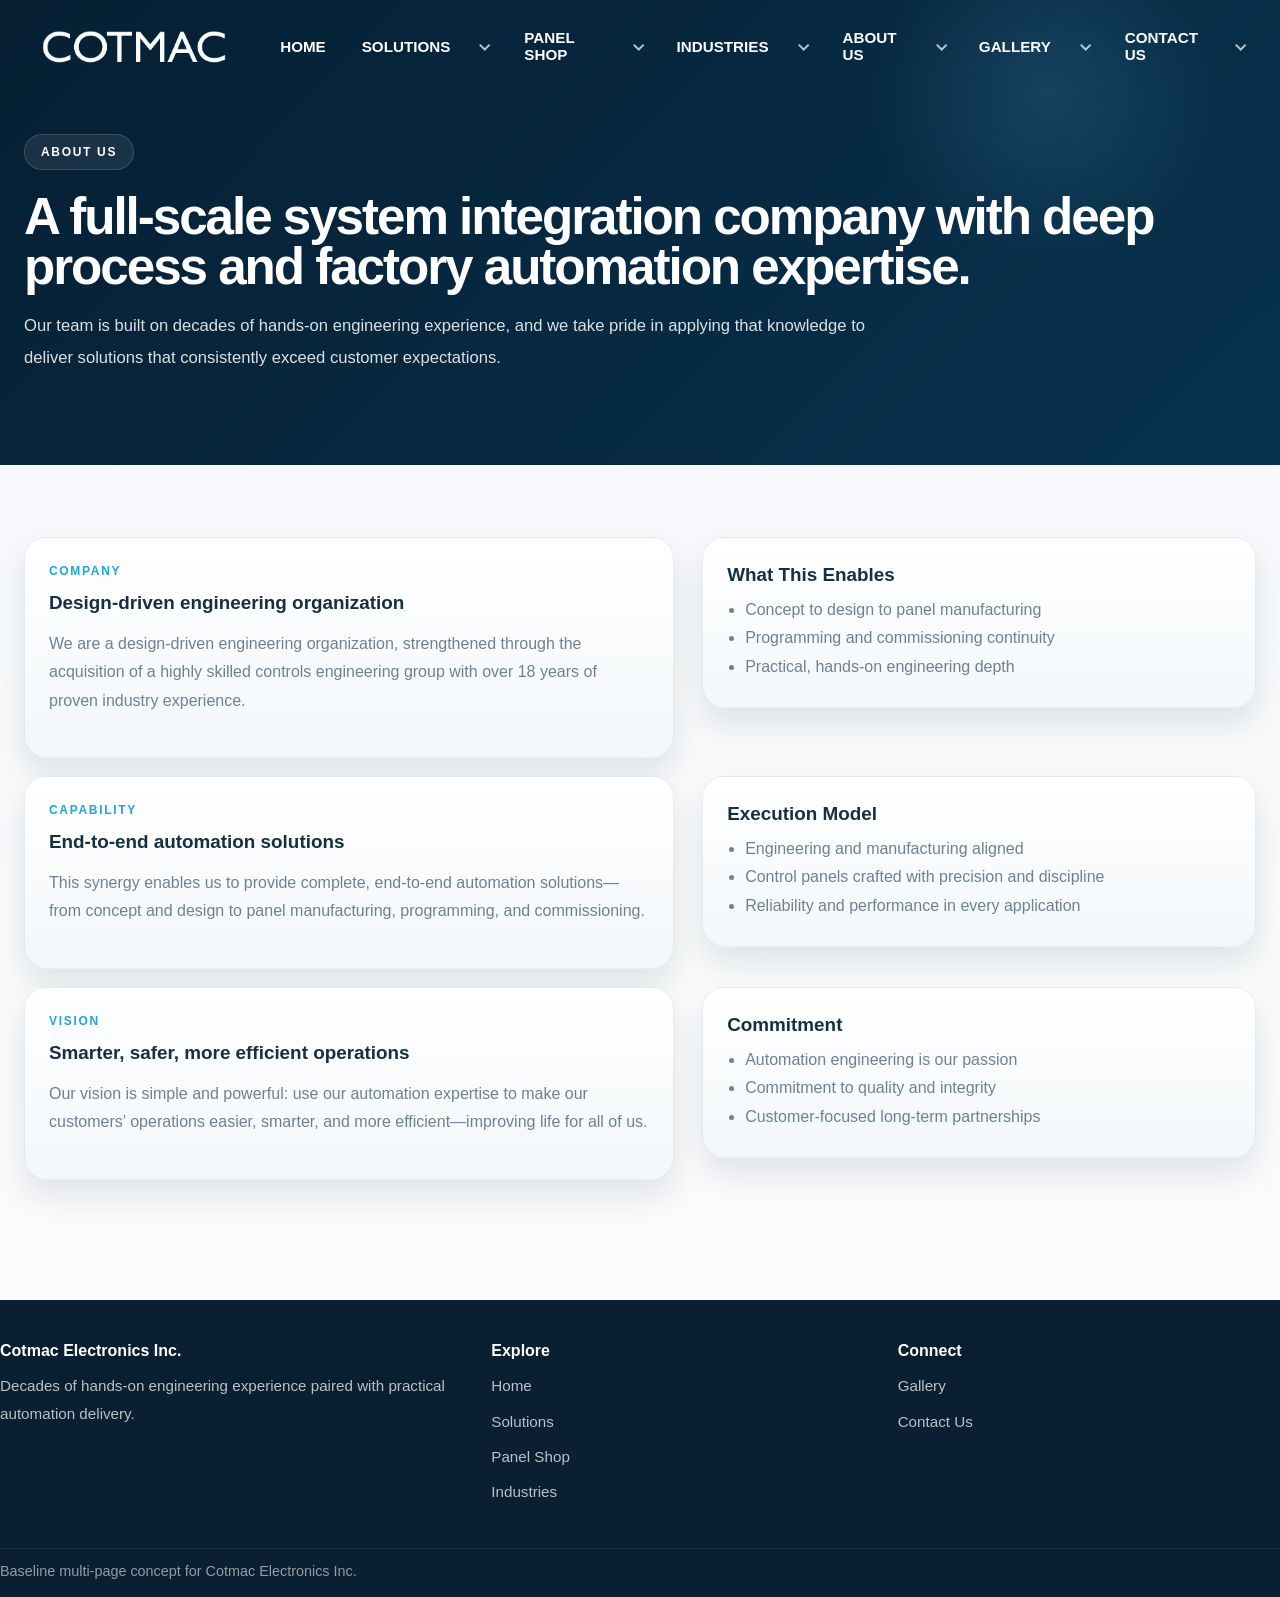
==== commit 40508df2: "Use transparent Cotmac logo in header" ====
--- a/about.html
+++ b/about.html
@@ -1,5 +1,5 @@
 <!DOCTYPE html><html lang="en"><head><meta charset="UTF-8"/><meta name="viewport" content="width=device-width, initial-scale=1.0"/><title>Cotmac Electronics Inc. | About Us</title><link rel="stylesheet" href="assets/css/site.css"/></head><body><div class="page-shell">
-<header class="site-header" data-site-header><div class="container header-inner"><a class="brand-mark" href="index.html"><img class="brand-logo" src="assets/images/cotmac-logo-header.png" alt="Cotmac logo" /></a><button class="nav-toggle" data-nav-toggle aria-label="Toggle navigation"><span></span></button><nav class="site-nav" data-site-nav><ul class="nav-list"><li class="nav-item nav-home"><a class="nav-link" href="index.html">Home</a></li><li class="nav-item has-dropdown"><a class="nav-link" href="solutions.html">Solutions</a><div class="dropdown"><a href="solutions.html#instrumentation">Instrumentation / Electrical Design<span>Engineering design and control architecture</span></a><a href="solutions.html#automation-panels">Automation &amp; Electrical Panels<span>Integrated controls and panel solutions</span></a><a href="solutions.html#plc">PLC Automation Software<span>Reliable control logic and plant automation</span></a><a href="solutions.html#scada">SCADA Programming<span>Monitoring, visualization, and control</span></a><a href="solutions.html#ehouse">E-House / MCC<span>Power and control package solutions</span></a><a href="solutions.html#industry4">Industry 4.0<span>Smarter and connected operations</span></a></div></li><li class="nav-item has-dropdown"><a class="nav-link" href="panel-shop.html">Panel Shop</a><div class="dropdown"><a href="panel-shop.html#overview">Panel Shop Overview<span>Built right. Delivered on time.</span></a><a href="panel-shop.html#capabilities">UL 508A &amp; UL 891<span>Certified manufacturing capability</span></a><a href="panel-shop.html#testing">Testing &amp; Quality<span>Point-to-point and powered testing</span></a><a href="panel-shop.html#process">Manufacturing Process<span>From quote to shipment</span></a></div></li><li class="nav-item has-dropdown"><a class="nav-link" href="industries.html">Industries</a><div class="dropdown"><a href="industries.html#water">Water &amp; Waste Water Treatment<span>Process and infrastructure automation</span></a><a href="industries.html#automotive">Automotive<span>Production systems and controls</span></a><a href="industries.html#energy">Energy &amp; Power<span>Electrical and critical operations</span></a><a href="industries.html#food">Food &amp; Beverages<span>Reliable process automation</span></a></div></li><li class="nav-item has-dropdown"><a class="nav-link" href="about.html">About Us</a><div class="dropdown"><a href="#company">Company Overview<span>Process and factory automation expertise</span></a><a href="#capability">Engineering Capability<span>Design-driven and end-to-end delivery</span></a><a href="#vision">Vision &amp; Commitment<span>Quality, integrity, and customer focus</span></a></div></li><li class="nav-item has-dropdown"><a class="nav-link" href="gallery.html">Gallery</a><div class="dropdown"><a href="gallery.html#projects">Project Gallery<span>Space for field and shop visuals</span></a><a href="gallery.html#panels">Panel Builds<span>Control panel showcase</span></a><a href="gallery.html#automation">Automation Work<span>Electrical and controls execution</span></a></div></li><li class="nav-item has-dropdown"><a class="nav-link" href="contact.html">Contact Us</a><div class="dropdown"><a href="contact.html#contact-info">Contact Information<span>Reach our team directly</span></a><a href="contact.html#locations">Office Locations<span>Company presence and support</span></a><a href="contact.html#form">Inquiry Form<span>Start a conversation</span></a></div></li></ul></nav></div></header>
+<header class="site-header" data-site-header><div class="container header-inner"><a class="brand-mark" href="index.html"><img class="brand-logo" src="assets/images/cotmac-logo-clean.png" alt="Cotmac logo" /></a><button class="nav-toggle" data-nav-toggle aria-label="Toggle navigation"><span></span></button><nav class="site-nav" data-site-nav><ul class="nav-list"><li class="nav-item nav-home"><a class="nav-link" href="index.html">Home</a></li><li class="nav-item has-dropdown"><a class="nav-link" href="solutions.html">Solutions</a><div class="dropdown"><a href="solutions.html#instrumentation">Instrumentation / Electrical Design<span>Engineering design and control architecture</span></a><a href="solutions.html#automation-panels">Automation &amp; Electrical Panels<span>Integrated controls and panel solutions</span></a><a href="solutions.html#plc">PLC Automation Software<span>Reliable control logic and plant automation</span></a><a href="solutions.html#scada">SCADA Programming<span>Monitoring, visualization, and control</span></a><a href="solutions.html#ehouse">E-House / MCC<span>Power and control package solutions</span></a><a href="solutions.html#industry4">Industry 4.0<span>Smarter and connected operations</span></a></div></li><li class="nav-item has-dropdown"><a class="nav-link" href="panel-shop.html">Panel Shop</a><div class="dropdown"><a href="panel-shop.html#overview">Panel Shop Overview<span>Built right. Delivered on time.</span></a><a href="panel-shop.html#capabilities">UL 508A &amp; UL 891<span>Certified manufacturing capability</span></a><a href="panel-shop.html#testing">Testing &amp; Quality<span>Point-to-point and powered testing</span></a><a href="panel-shop.html#process">Manufacturing Process<span>From quote to shipment</span></a></div></li><li class="nav-item has-dropdown"><a class="nav-link" href="industries.html">Industries</a><div class="dropdown"><a href="industries.html#water">Water &amp; Waste Water Treatment<span>Process and infrastructure automation</span></a><a href="industries.html#automotive">Automotive<span>Production systems and controls</span></a><a href="industries.html#energy">Energy &amp; Power<span>Electrical and critical operations</span></a><a href="industries.html#food">Food &amp; Beverages<span>Reliable process automation</span></a></div></li><li class="nav-item has-dropdown"><a class="nav-link" href="about.html">About Us</a><div class="dropdown"><a href="#company">Company Overview<span>Process and factory automation expertise</span></a><a href="#capability">Engineering Capability<span>Design-driven and end-to-end delivery</span></a><a href="#vision">Vision &amp; Commitment<span>Quality, integrity, and customer focus</span></a></div></li><li class="nav-item has-dropdown"><a class="nav-link" href="gallery.html">Gallery</a><div class="dropdown"><a href="gallery.html#projects">Project Gallery<span>Space for field and shop visuals</span></a><a href="gallery.html#panels">Panel Builds<span>Control panel showcase</span></a><a href="gallery.html#automation">Automation Work<span>Electrical and controls execution</span></a></div></li><li class="nav-item has-dropdown"><a class="nav-link" href="contact.html">Contact Us</a><div class="dropdown"><a href="contact.html#contact-info">Contact Information<span>Reach our team directly</span></a><a href="contact.html#locations">Office Locations<span>Company presence and support</span></a><a href="contact.html#form">Inquiry Form<span>Start a conversation</span></a></div></li></ul></nav></div></header>
 <section class="page-hero"><div class="container"><div class="reveal"><div class="eyebrow">About Us</div><h1 class="title light">A full-scale system integration company with deep process and factory automation expertise.</h1><div class="page-hero-copy">Our team is built on decades of hands-on engineering experience, and we take pride in applying that knowledge to deliver solutions that consistently exceed customer expectations.</div></div></div></section>
 <section class="section-lg"><div class="container"><div class="content-grid">
 <div id="company" class="split-grid reveal"><div class="info-panel card-white"><div class="kicker">Company</div><h3>Design-driven engineering organization</h3><p>We are a design-driven engineering organization, strengthened through the acquisition of a highly skilled controls engineering group with over 18 years of proven industry experience.</p></div><div class="info-panel card-white"><h3>What This Enables</h3><ul><li>Concept to design to panel manufacturing</li><li>Programming and commissioning continuity</li><li>Practical, hands-on engineering depth</li></ul></div></div>
@@ -10,3 +10,5 @@
 </div><script src="assets/js/site.js"></script></body></html>
 
 
+
+
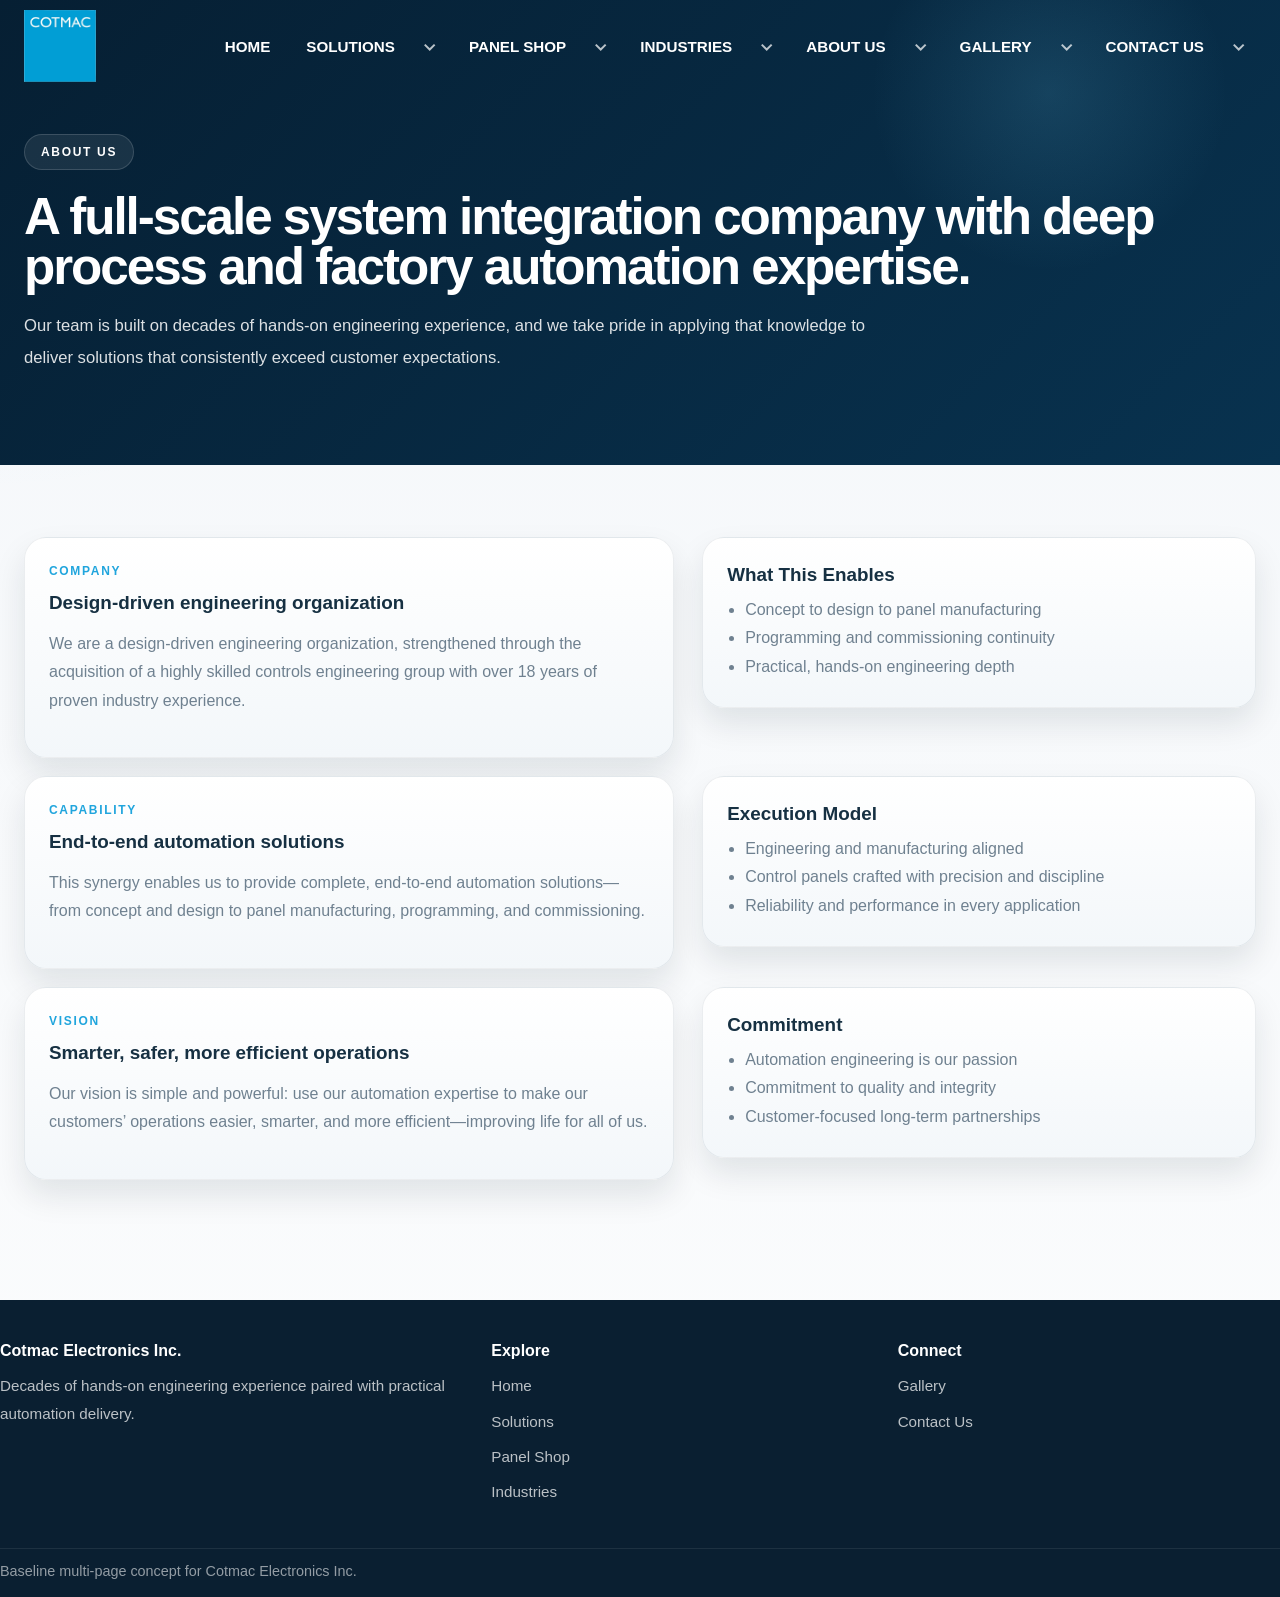
==== commit e8138eb0: "Match header logo to official square mark" ====
--- a/about.html
+++ b/about.html
@@ -1,5 +1,5 @@
 <!DOCTYPE html><html lang="en"><head><meta charset="UTF-8"/><meta name="viewport" content="width=device-width, initial-scale=1.0"/><title>Cotmac Electronics Inc. | About Us</title><link rel="stylesheet" href="assets/css/site.css"/></head><body><div class="page-shell">
-<header class="site-header" data-site-header><div class="container header-inner"><a class="brand-mark" href="index.html"><img class="brand-logo" src="assets/images/cotmac-logo-clean.png" alt="Cotmac logo" /></a><button class="nav-toggle" data-nav-toggle aria-label="Toggle navigation"><span></span></button><nav class="site-nav" data-site-nav><ul class="nav-list"><li class="nav-item nav-home"><a class="nav-link" href="index.html">Home</a></li><li class="nav-item has-dropdown"><a class="nav-link" href="solutions.html">Solutions</a><div class="dropdown"><a href="solutions.html#instrumentation">Instrumentation / Electrical Design<span>Engineering design and control architecture</span></a><a href="solutions.html#automation-panels">Automation &amp; Electrical Panels<span>Integrated controls and panel solutions</span></a><a href="solutions.html#plc">PLC Automation Software<span>Reliable control logic and plant automation</span></a><a href="solutions.html#scada">SCADA Programming<span>Monitoring, visualization, and control</span></a><a href="solutions.html#ehouse">E-House / MCC<span>Power and control package solutions</span></a><a href="solutions.html#industry4">Industry 4.0<span>Smarter and connected operations</span></a></div></li><li class="nav-item has-dropdown"><a class="nav-link" href="panel-shop.html">Panel Shop</a><div class="dropdown"><a href="panel-shop.html#overview">Panel Shop Overview<span>Built right. Delivered on time.</span></a><a href="panel-shop.html#capabilities">UL 508A &amp; UL 891<span>Certified manufacturing capability</span></a><a href="panel-shop.html#testing">Testing &amp; Quality<span>Point-to-point and powered testing</span></a><a href="panel-shop.html#process">Manufacturing Process<span>From quote to shipment</span></a></div></li><li class="nav-item has-dropdown"><a class="nav-link" href="industries.html">Industries</a><div class="dropdown"><a href="industries.html#water">Water &amp; Waste Water Treatment<span>Process and infrastructure automation</span></a><a href="industries.html#automotive">Automotive<span>Production systems and controls</span></a><a href="industries.html#energy">Energy &amp; Power<span>Electrical and critical operations</span></a><a href="industries.html#food">Food &amp; Beverages<span>Reliable process automation</span></a></div></li><li class="nav-item has-dropdown"><a class="nav-link" href="about.html">About Us</a><div class="dropdown"><a href="#company">Company Overview<span>Process and factory automation expertise</span></a><a href="#capability">Engineering Capability<span>Design-driven and end-to-end delivery</span></a><a href="#vision">Vision &amp; Commitment<span>Quality, integrity, and customer focus</span></a></div></li><li class="nav-item has-dropdown"><a class="nav-link" href="gallery.html">Gallery</a><div class="dropdown"><a href="gallery.html#projects">Project Gallery<span>Space for field and shop visuals</span></a><a href="gallery.html#panels">Panel Builds<span>Control panel showcase</span></a><a href="gallery.html#automation">Automation Work<span>Electrical and controls execution</span></a></div></li><li class="nav-item has-dropdown"><a class="nav-link" href="contact.html">Contact Us</a><div class="dropdown"><a href="contact.html#contact-info">Contact Information<span>Reach our team directly</span></a><a href="contact.html#locations">Office Locations<span>Company presence and support</span></a><a href="contact.html#form">Inquiry Form<span>Start a conversation</span></a></div></li></ul></nav></div></header>
+<header class="site-header" data-site-header><div class="container header-inner"><a class="brand-mark" href="index.html"><img class="brand-logo" src="assets/images/cotmac-logo-square.png" alt="Cotmac logo" /></a><button class="nav-toggle" data-nav-toggle aria-label="Toggle navigation"><span></span></button><nav class="site-nav" data-site-nav><ul class="nav-list"><li class="nav-item nav-home"><a class="nav-link" href="index.html">Home</a></li><li class="nav-item has-dropdown"><a class="nav-link" href="solutions.html">Solutions</a><div class="dropdown"><a href="solutions.html#instrumentation">Instrumentation / Electrical Design<span>Engineering design and control architecture</span></a><a href="solutions.html#automation-panels">Automation &amp; Electrical Panels<span>Integrated controls and panel solutions</span></a><a href="solutions.html#plc">PLC Automation Software<span>Reliable control logic and plant automation</span></a><a href="solutions.html#scada">SCADA Programming<span>Monitoring, visualization, and control</span></a><a href="solutions.html#ehouse">E-House / MCC<span>Power and control package solutions</span></a><a href="solutions.html#industry4">Industry 4.0<span>Smarter and connected operations</span></a></div></li><li class="nav-item has-dropdown"><a class="nav-link" href="panel-shop.html">Panel Shop</a><div class="dropdown"><a href="panel-shop.html#overview">Panel Shop Overview<span>Built right. Delivered on time.</span></a><a href="panel-shop.html#capabilities">UL 508A &amp; UL 891<span>Certified manufacturing capability</span></a><a href="panel-shop.html#testing">Testing &amp; Quality<span>Point-to-point and powered testing</span></a><a href="panel-shop.html#process">Manufacturing Process<span>From quote to shipment</span></a></div></li><li class="nav-item has-dropdown"><a class="nav-link" href="industries.html">Industries</a><div class="dropdown"><a href="industries.html#water">Water &amp; Waste Water Treatment<span>Process and infrastructure automation</span></a><a href="industries.html#automotive">Automotive<span>Production systems and controls</span></a><a href="industries.html#energy">Energy &amp; Power<span>Electrical and critical operations</span></a><a href="industries.html#food">Food &amp; Beverages<span>Reliable process automation</span></a></div></li><li class="nav-item has-dropdown"><a class="nav-link" href="about.html">About Us</a><div class="dropdown"><a href="#company">Company Overview<span>Process and factory automation expertise</span></a><a href="#capability">Engineering Capability<span>Design-driven and end-to-end delivery</span></a><a href="#vision">Vision &amp; Commitment<span>Quality, integrity, and customer focus</span></a></div></li><li class="nav-item has-dropdown"><a class="nav-link" href="gallery.html">Gallery</a><div class="dropdown"><a href="gallery.html#projects">Project Gallery<span>Space for field and shop visuals</span></a><a href="gallery.html#panels">Panel Builds<span>Control panel showcase</span></a><a href="gallery.html#automation">Automation Work<span>Electrical and controls execution</span></a></div></li><li class="nav-item has-dropdown"><a class="nav-link" href="contact.html">Contact Us</a><div class="dropdown"><a href="contact.html#contact-info">Contact Information<span>Reach our team directly</span></a><a href="contact.html#locations">Office Locations<span>Company presence and support</span></a><a href="contact.html#form">Inquiry Form<span>Start a conversation</span></a></div></li></ul></nav></div></header>
 <section class="page-hero"><div class="container"><div class="reveal"><div class="eyebrow">About Us</div><h1 class="title light">A full-scale system integration company with deep process and factory automation expertise.</h1><div class="page-hero-copy">Our team is built on decades of hands-on engineering experience, and we take pride in applying that knowledge to deliver solutions that consistently exceed customer expectations.</div></div></div></section>
 <section class="section-lg"><div class="container"><div class="content-grid">
 <div id="company" class="split-grid reveal"><div class="info-panel card-white"><div class="kicker">Company</div><h3>Design-driven engineering organization</h3><p>We are a design-driven engineering organization, strengthened through the acquisition of a highly skilled controls engineering group with over 18 years of proven industry experience.</p></div><div class="info-panel card-white"><h3>What This Enables</h3><ul><li>Concept to design to panel manufacturing</li><li>Programming and commissioning continuity</li><li>Practical, hands-on engineering depth</li></ul></div></div>
--- a/assets/css/site.css
+++ b/assets/css/site.css
@@ -108,15 +108,20 @@
   display: flex; align-items: center; justify-content: space-between; gap: 24px;
 }
 .brand-mark {
-  display: inline-flex; align-items: center; justify-content: center; min-width: 190px;
+  display: inline-flex; align-items: center; justify-content: center;
+  width: clamp(62px, 5.6vw, 76px); min-width: 0; flex: 0 0 auto;
   border-radius: 0; overflow: visible; padding: 0; background: transparent;
   box-shadow: none;
+  transition: transform .28s var(--ease);
 }
 .brand-logo {
   display: block;
-  width: clamp(180px, 18vw, 250px);
+  width: 100%;
   height: auto;
-}
+  aspect-ratio: 1 / 1;
+  object-fit: contain;
+}
+.brand-mark:hover { transform: translateY(-1px); }
 .site-nav { margin-left: auto; }
 .nav-list {
   list-style: none; display: flex; gap: 8px; align-items: center; margin: 0; padding: 0;
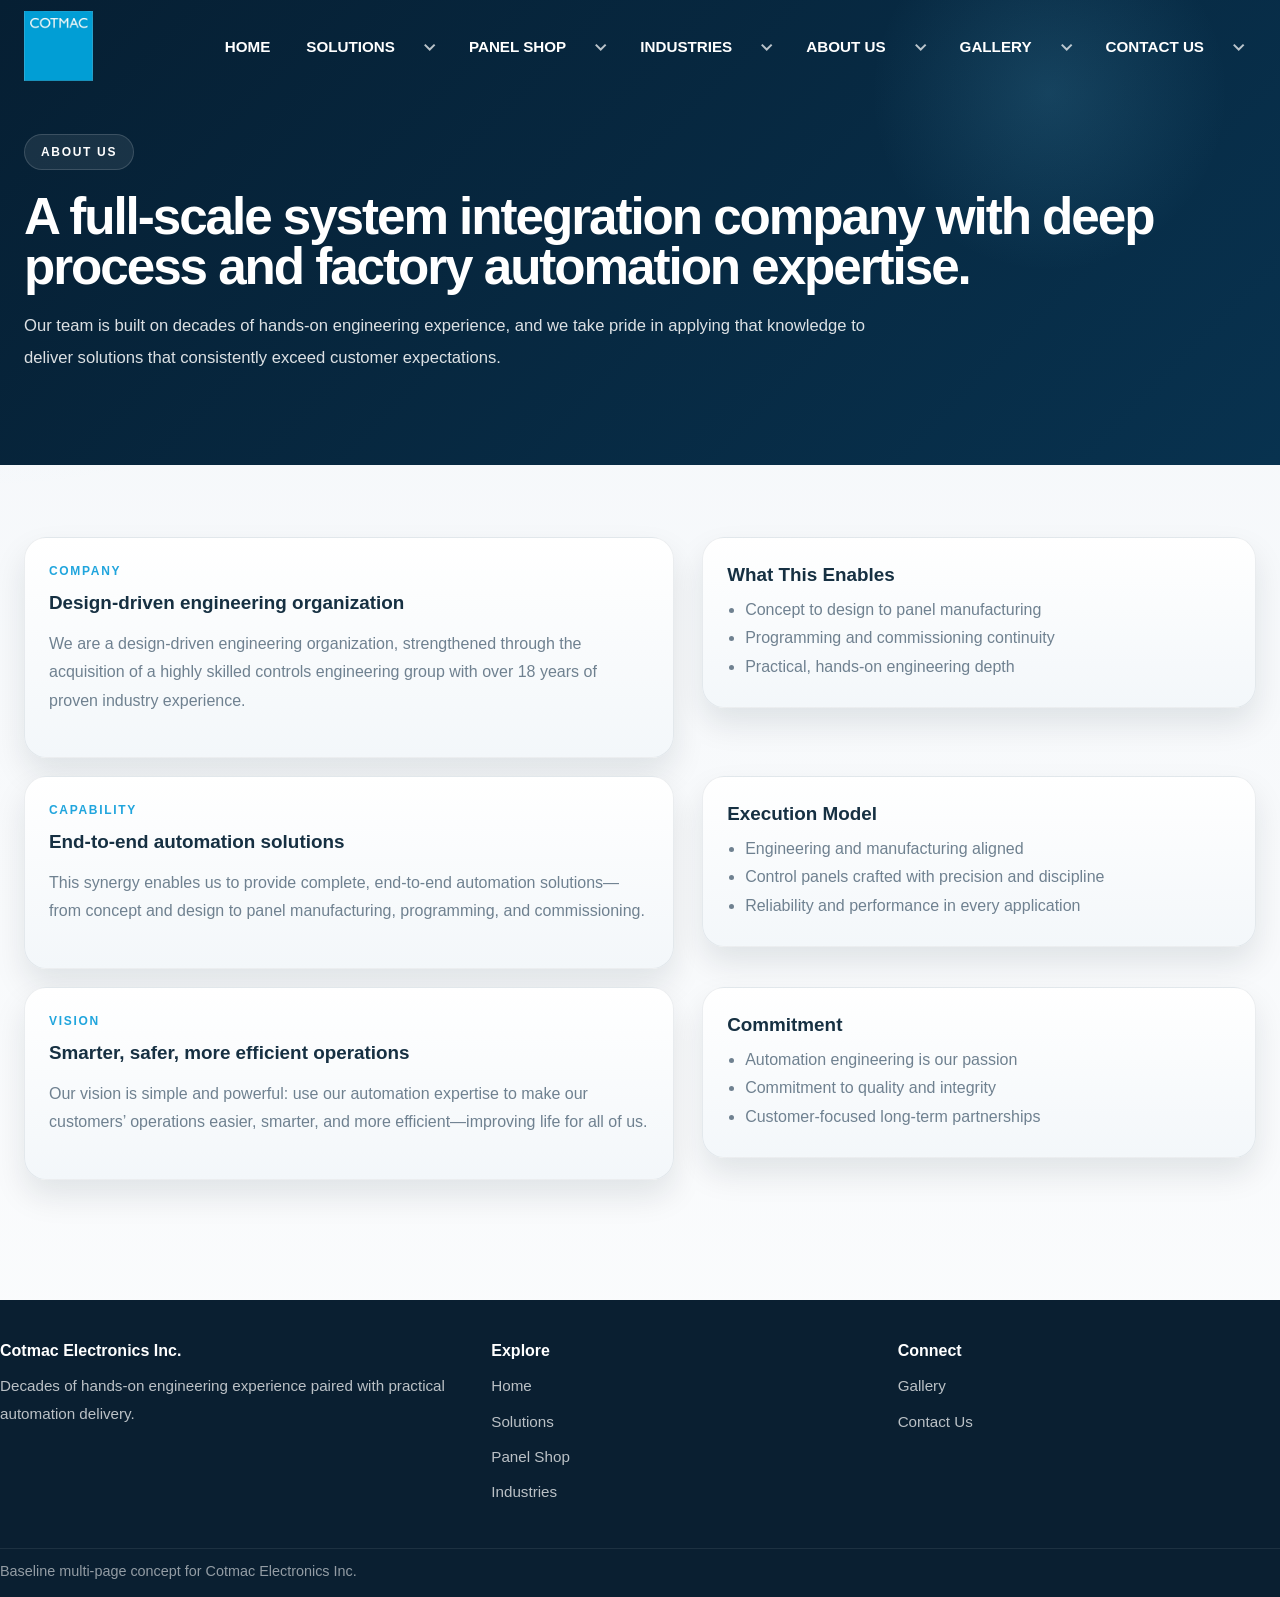
==== commit db74a7ab: "Preserve Cotmac logo proportions" ====
--- a/about.html
+++ b/about.html
@@ -1,4 +1,4 @@
-<!DOCTYPE html><html lang="en"><head><meta charset="UTF-8"/><meta name="viewport" content="width=device-width, initial-scale=1.0"/><title>Cotmac Electronics Inc. | About Us</title><link rel="stylesheet" href="assets/css/site.css"/></head><body><div class="page-shell">
+<!DOCTYPE html><html lang="en"><head><meta charset="UTF-8"/><meta name="viewport" content="width=device-width, initial-scale=1.0"/><title>Cotmac Electronics Inc. | About Us</title><link rel="stylesheet" href="assets/css/site.css?v=20260415-logo-proportions"/></head><body><div class="page-shell">
 <header class="site-header" data-site-header><div class="container header-inner"><a class="brand-mark" href="index.html"><img class="brand-logo" src="assets/images/cotmac-logo-square.png" alt="Cotmac logo" /></a><button class="nav-toggle" data-nav-toggle aria-label="Toggle navigation"><span></span></button><nav class="site-nav" data-site-nav><ul class="nav-list"><li class="nav-item nav-home"><a class="nav-link" href="index.html">Home</a></li><li class="nav-item has-dropdown"><a class="nav-link" href="solutions.html">Solutions</a><div class="dropdown"><a href="solutions.html#instrumentation">Instrumentation / Electrical Design<span>Engineering design and control architecture</span></a><a href="solutions.html#automation-panels">Automation &amp; Electrical Panels<span>Integrated controls and panel solutions</span></a><a href="solutions.html#plc">PLC Automation Software<span>Reliable control logic and plant automation</span></a><a href="solutions.html#scada">SCADA Programming<span>Monitoring, visualization, and control</span></a><a href="solutions.html#ehouse">E-House / MCC<span>Power and control package solutions</span></a><a href="solutions.html#industry4">Industry 4.0<span>Smarter and connected operations</span></a></div></li><li class="nav-item has-dropdown"><a class="nav-link" href="panel-shop.html">Panel Shop</a><div class="dropdown"><a href="panel-shop.html#overview">Panel Shop Overview<span>Built right. Delivered on time.</span></a><a href="panel-shop.html#capabilities">UL 508A &amp; UL 891<span>Certified manufacturing capability</span></a><a href="panel-shop.html#testing">Testing &amp; Quality<span>Point-to-point and powered testing</span></a><a href="panel-shop.html#process">Manufacturing Process<span>From quote to shipment</span></a></div></li><li class="nav-item has-dropdown"><a class="nav-link" href="industries.html">Industries</a><div class="dropdown"><a href="industries.html#water">Water &amp; Waste Water Treatment<span>Process and infrastructure automation</span></a><a href="industries.html#automotive">Automotive<span>Production systems and controls</span></a><a href="industries.html#energy">Energy &amp; Power<span>Electrical and critical operations</span></a><a href="industries.html#food">Food &amp; Beverages<span>Reliable process automation</span></a></div></li><li class="nav-item has-dropdown"><a class="nav-link" href="about.html">About Us</a><div class="dropdown"><a href="#company">Company Overview<span>Process and factory automation expertise</span></a><a href="#capability">Engineering Capability<span>Design-driven and end-to-end delivery</span></a><a href="#vision">Vision &amp; Commitment<span>Quality, integrity, and customer focus</span></a></div></li><li class="nav-item has-dropdown"><a class="nav-link" href="gallery.html">Gallery</a><div class="dropdown"><a href="gallery.html#projects">Project Gallery<span>Space for field and shop visuals</span></a><a href="gallery.html#panels">Panel Builds<span>Control panel showcase</span></a><a href="gallery.html#automation">Automation Work<span>Electrical and controls execution</span></a></div></li><li class="nav-item has-dropdown"><a class="nav-link" href="contact.html">Contact Us</a><div class="dropdown"><a href="contact.html#contact-info">Contact Information<span>Reach our team directly</span></a><a href="contact.html#locations">Office Locations<span>Company presence and support</span></a><a href="contact.html#form">Inquiry Form<span>Start a conversation</span></a></div></li></ul></nav></div></header>
 <section class="page-hero"><div class="container"><div class="reveal"><div class="eyebrow">About Us</div><h1 class="title light">A full-scale system integration company with deep process and factory automation expertise.</h1><div class="page-hero-copy">Our team is built on decades of hands-on engineering experience, and we take pride in applying that knowledge to deliver solutions that consistently exceed customer expectations.</div></div></div></section>
 <section class="section-lg"><div class="container"><div class="content-grid">
--- a/assets/css/site.css
+++ b/assets/css/site.css
@@ -109,16 +109,16 @@
 }
 .brand-mark {
   display: inline-flex; align-items: center; justify-content: center;
-  width: clamp(62px, 5.6vw, 76px); min-width: 0; flex: 0 0 auto;
+  min-width: 0; flex: 0 0 auto;
   border-radius: 0; overflow: visible; padding: 0; background: transparent;
   box-shadow: none;
   transition: transform .28s var(--ease);
 }
 .brand-logo {
   display: block;
-  width: 100%;
-  height: auto;
-  aspect-ratio: 1 / 1;
+  width: auto;
+  height: clamp(62px, 5.4vw, 72px);
+  max-width: min(22vw, 84px);
   object-fit: contain;
 }
 .brand-mark:hover { transform: translateY(-1px); }
